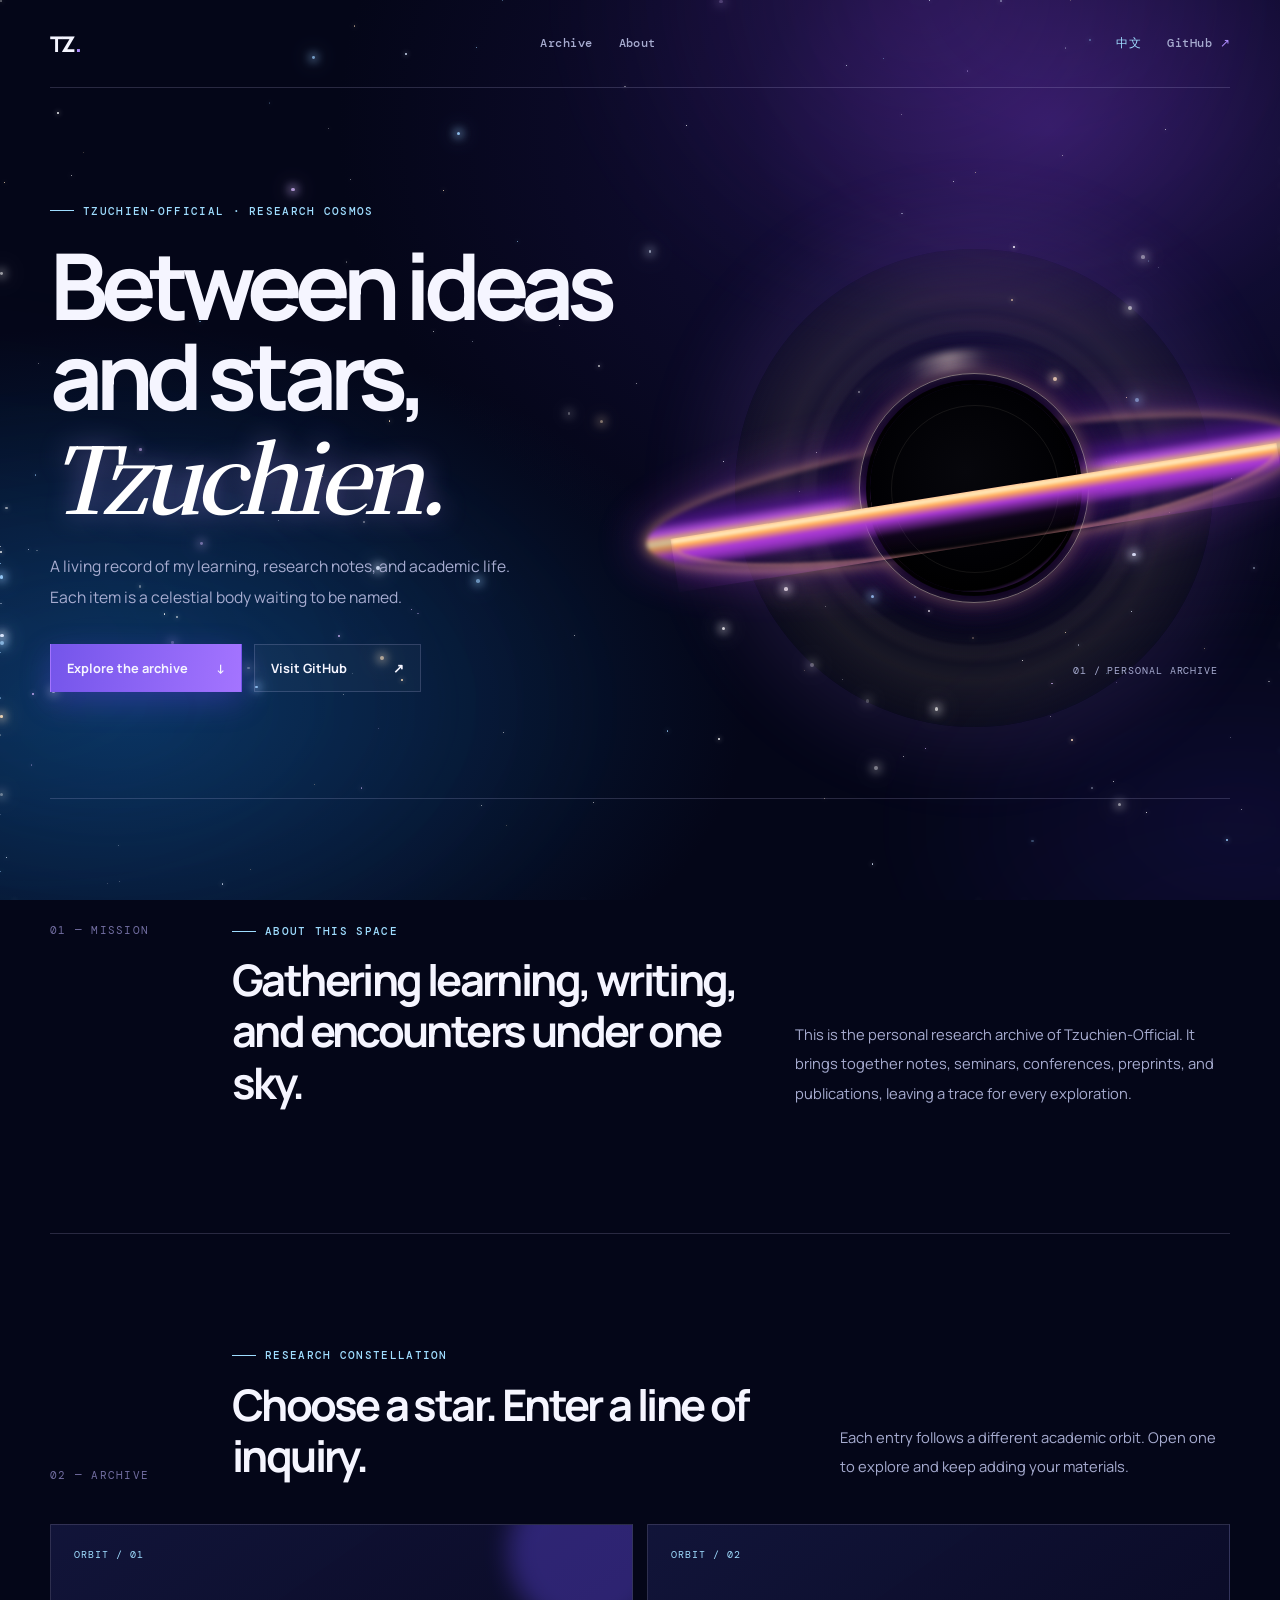
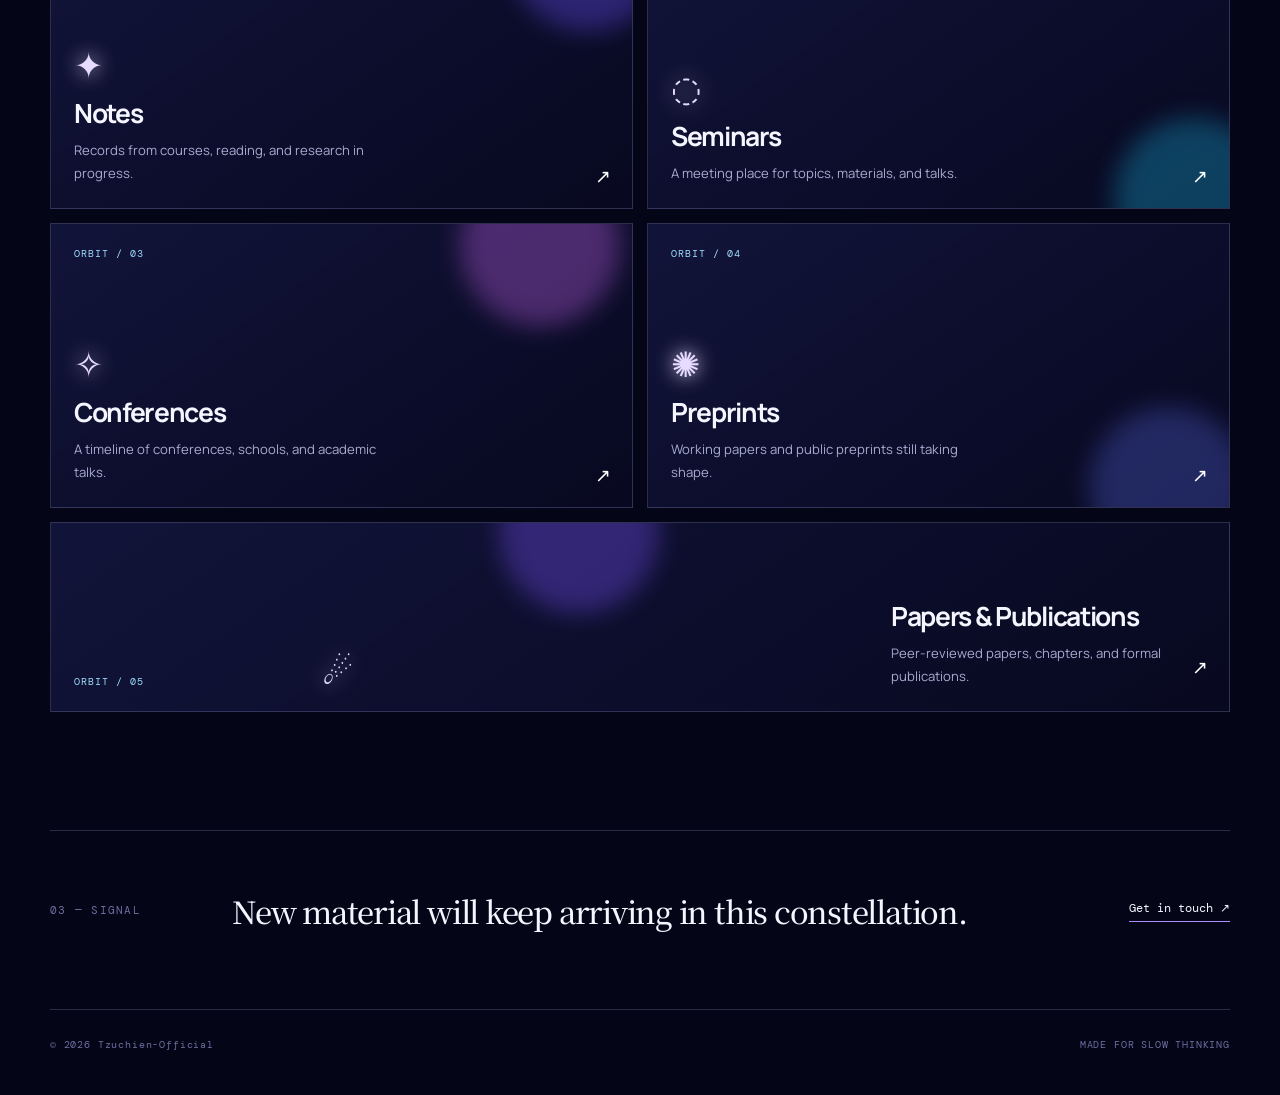
==== index.html @ 1a99adf3 "Revise title and description for research emphasis Updated the website's title and description to re" ====
<!doctype html>
<html lang="zh-CN">
  <head>
    <meta charset="UTF-8" />
    <meta name="viewport" content="width=device-width, initial-scale=1.0" />
    <meta name="description" content="Tzuchien-Official 的个人研究主页" />
    <title>Tzuchien-Official | Research Cosmos</title>
    <link rel="stylesheet" href="style.css" />
  </head>
  <body>
    <div class="starfield" aria-hidden="true"></div>
    <main>
      <nav aria-label="Primary navigation">
        <a class="brand" href="#top">TZ<span>.</span></a>
        <div class="nav-center">
          <a href="#archive" data-i18n="navArchive">研究档案</a>
          <a href="#about" data-i18n="navAbout">关于我</a>
        </div>
        <div class="nav-actions">
          <button class="language-toggle" id="language-toggle" type="button" aria-label="Switch language">EN</button>
          <a class="github-link" href="https://github.com/zijianl256-coder" target="_blank" rel="noreferrer">GitHub <span>↗</span></a>
        </div>
      </nav>

      <section class="hero" id="top">
        <div class="hero-copy">
          <p class="kicker"><span></span><span data-i18n="kicker">TZUCHIEN-OFFICIAL · RESEARCH COSMOS</span></p>
          <h1><span data-i18n="heroLead">在思想与星辰之间，</span><strong>Tzuchien.</strong></h1>
          <p class="hero-intro" data-i18n="heroIntro">这里记录我的学习轨迹、研究笔记与学术活动；每一份材料，都是一枚正在被命名的星体。</p>
          <div class="hero-actions">
            <a class="button primary" href="#archive"><span data-i18n="explore">探索研究星图</span><b>↓</b></a>
            <a class="button secondary" href="https://github.com/zijianl256-coder" target="_blank" rel="noreferrer"><span data-i18n="githubButton">访问 GitHub</span><b>↗</b></a>
          </div>
        </div>
        <div class="orbital-stage" aria-hidden="true">
          <div class="black-hole">
            <div class="lensing"></div><div class="accretion-ring ring-back"></div>
            <div class="event-horizon"></div><div class="photon-ring"></div>
            <div class="accretion-ring ring-front"></div><div class="relativistic-jet"></div>
          </div>
          <p>01 / PERSONAL ARCHIVE</p>
        </div>
      </section>

      <section class="about" id="about">
        <p class="section-id">01 — MISSION</p>
        <div><p class="kicker"><span></span><span data-i18n="aboutKicker">ABOUT THIS SPACE</span></p><h2 data-i18n="aboutTitle">把学习、写作与相遇，收进同一片星空。</h2></div>
        <p class="about-text" data-i18n="aboutText">这是 Tzuchien-Official 的个人研究档案。这里将持续整理笔记、讨论班、会议、预印本与出版物，并为每一段探索留下可回溯的轨迹。</p>
      </section>

      <section class="archive" id="archive">
        <div class="archive-heading"><p class="section-id">02 — ARCHIVE</p><div><p class="kicker"><span></span><span data-i18n="archiveKicker">RESEARCH CONSTELLATION</span></p><h2 data-i18n="archiveTitle">选择一颗星，进入一段研究。</h2></div><p data-i18n="archiveIntro">五个入口对应不同的学术轨道；点击后可浏览和持续补充你的资料。</p></div>
        <div class="galaxy-grid">
          <a class="galaxy-card notes" href="notes/"><span class="orb-code">ORBIT / 01</span><div class="orb-icon">✦</div><h3 data-i18n="notesTitle">笔记</h3><p data-i18n="notesText">课程、阅读与研究过程中的记录。</p><span class="card-arrow">↗</span></a>
          <a class="galaxy-card seminars" href="seminars/"><span class="orb-code">ORBIT / 02</span><div class="orb-icon">◌</div><h3 data-i18n="seminarsTitle">讨论班</h3><p data-i18n="seminarsText">主题、资料与报告的相遇之地。</p><span class="card-arrow">↗</span></a>
          <a class="galaxy-card conferences" href="conferences/"><span class="orb-code">ORBIT / 03</span><div class="orb-icon">✧</div><h3 data-i18n="conferencesTitle">会议</h3><p data-i18n="conferencesText">会议、暑期学校与学术报告的时间线。</p><span class="card-arrow">↗</span></a>
          <a class="galaxy-card preprints" href="preprints/"><span class="orb-code">ORBIT / 04</span><div class="orb-icon">✺</div><h3 data-i18n="preprintsTitle">预印本</h3><p data-i18n="preprintsText">正在生长的工作论文与公开预印本。</p><span class="card-arrow">↗</span></a>
          <a class="galaxy-card publications" href="publications/"><span class="orb-code">ORBIT / 05</span><div class="orb-icon">☄</div><div><h3 data-i18n="publicationsTitle">论文与出版物</h3><p data-i18n="publicationsText">同行评审论文、书章与正式出版物。</p></div><span class="card-arrow">↗</span></a>
        </div>
      </section>

      <section class="signal"><p class="section-id">03 — SIGNAL</p><p data-i18n="signalText">新的材料会持续抵达这片星图。</p><a href="mailto:your-email@example.com" data-i18n="contact">联系我 ↗</a></section>
    </main>
    <footer><span>© 2026 Tzuchien-Official</span><span>MADE FOR SLOW THINKING</span></footer>

    <script>
      const text = {
        zh: {
          navArchive: '研究档案', navAbout: '关于我', kicker: 'TZUCHIEN-OFFICIAL · 个人研究星图', heroLead: '在思想与星辰之间，',
          heroIntro: '这里记录我的学习轨迹、研究笔记与学术活动；每一份材料，都是一枚正在被命名的星体。', explore: '探索研究星图', githubButton: '访问 GitHub',
          aboutKicker: '关于这片空间', aboutTitle: '把学习、写作与相遇，收进同一片星空。', aboutText: '这是 Tzuchien-Official 的个人研究档案。这里将持续整理笔记、讨论班、会议、预印本与出版物，并为每一段探索留下可回溯的轨迹。',
          archiveKicker: '研究星座', archiveTitle: '选择一颗星，进入一段研究。', archiveIntro: '五个入口对应不同的学术轨道；点击后可浏览和持续补充你的资料。',
          notesTitle: '笔记', notesText: '课程、阅读与研究过程中的记录。', seminarsTitle: '讨论班', seminarsText: '主题、资料与报告的相遇之地。', conferencesTitle: '会议', conferencesText: '会议、暑期学校与学术报告的时间线。', preprintsTitle: '预印本', preprintsText: '正在生长的工作论文与公开预印本。', publicationsTitle: '论文与出版物', publicationsText: '同行评审论文、书章与正式出版物。',
          signalText: '新的材料会持续抵达这片星图。', contact: '联系我 ↗', title: 'Tzuchien-Official | 个人研究星图', description: 'Tzuchien-Official 的个人研究主页'
        },
        en: {
          navArchive: 'Archive', navAbout: 'About', kicker: 'TZUCHIEN-OFFICIAL · RESEARCH COSMOS', heroLead: 'Between ideas and stars,',
          heroIntro: 'A living record of my learning, research notes, and academic life. Each item is a celestial body waiting to be named.', explore: 'Explore the archive', githubButton: 'Visit GitHub',
          aboutKicker: 'ABOUT THIS SPACE', aboutTitle: 'Gathering learning, writing, and encounters under one sky.', aboutText: 'This is the personal research archive of Tzuchien-Official. It brings together notes, seminars, conferences, preprints, and publications, leaving a trace for every exploration.',
          archiveKicker: 'RESEARCH CONSTELLATION', archiveTitle: 'Choose a star. Enter a line of inquiry.', archiveIntro: 'Each entry follows a different academic orbit. Open one to explore and keep adding your materials.',
          notesTitle: 'Notes', notesText: 'Records from courses, reading, and research in progress.', seminarsTitle: 'Seminars', seminarsText: 'A meeting place for topics, materials, and talks.', conferencesTitle: 'Conferences', conferencesText: 'A timeline of conferences, schools, and academic talks.', preprintsTitle: 'Preprints', preprintsText: 'Working papers and public preprints still taking shape.', publicationsTitle: 'Papers & Publications', publicationsText: 'Peer-reviewed papers, chapters, and formal publications.',
          signalText: 'New material will keep arriving in this constellation.', contact: 'Get in touch ↗', title: 'Tzuchien-Official | Research Cosmos', description: 'The personal research website of Tzuchien-Official'
        }
      };
      const starfield = document.querySelector('.starfield');
      let seed = 90917;
      const random = () => (seed = (seed * 48271) % 2147483647) / 2147483647;
      const bell = () => Math.sqrt(-2 * Math.log(Math.max(random(), .0001))) * Math.cos(2 * Math.PI * random());
      const clusters = [{ x: 9, y: 70, sx: 24, sy: 14 }, { x: 63, y: 18, sx: 27, sy: 19 }, { x: 84, y: 77, sx: 18, sy: 15 }];
      const starColors = ['#ffffff', '#dce9ff', '#9bcfff', '#d7b9ff', '#ffe1bb'];
      for (let index = 0; index < 190; index += 1) {
        const star = document.createElement('i');
        const cluster = index < 125 ? clusters[index % clusters.length] : null;
        const x = cluster ? Math.max(0, Math.min(100, cluster.x + bell() * cluster.sx)) : random() * 100;
        const y = cluster ? Math.max(0, Math.min(100, cluster.y + bell() * cluster.sy)) : random() * 100;
        const size = random() < .72 ? .55 + random() * 1.1 : 1.5 + random() * 2.5;
        const color = starColors[Math.floor(Math.pow(random(), 1.7) * starColors.length)];
        star.style.cssText = `left:${x}%;top:${y}%;width:${size}px;height:${size}px;--star:${color};--opacity:${.26 + random() * .72};--delay:-${random() * 8}s;`;
        if (size > 2.6) star.className = 'bright-star';
        starfield.append(star);
      }

      const toggle = document.getElementById('language-toggle');
      function setLanguage(language) {
        const copy = text[language]; document.documentElement.lang = language === 'zh' ? 'zh-CN' : 'en';
        document.querySelectorAll('[data-i18n]').forEach((element) => { element.textContent = copy[element.dataset.i18n]; });
        document.title = copy.title; document.querySelector('meta[name="description"]').content = copy.description;
        toggle.textContent = language === 'zh' ? 'EN' : '中文'; toggle.setAttribute('aria-label', language === 'zh' ? 'Switch to English' : '切换至中文');
        localStorage.setItem('preferred-language', language);
      }
      setLanguage(localStorage.getItem('preferred-language') || (navigator.language.startsWith('zh') ? 'zh' : 'en'));
      toggle.addEventListener('click', () => setLanguage(document.documentElement.lang.startsWith('zh') ? 'en' : 'zh'));
    </script>
  </body>
</html>
---- style.css ----
@import url('https://fonts.googleapis.com/css2?family=DM+Mono:wght@400;500&family=Manrope:wght@400;500;600;700;800&family=Noto+Serif+SC:wght@500;600;700&display=swap');

:root { --bg: #040618; --panel: rgba(16, 19, 59, .55); --text: #f5f5ff; --muted: #a7acd0; --line: rgba(211, 205, 255, .18); --lavender: #ae8dff; --violet: #6f4cff; --cyan: #9fddff; }
* { box-sizing: border-box; }
html { scroll-behavior: smooth; }
body { min-width: 320px; margin: 0; overflow-x: hidden; color: var(--text); background: var(--bg); font-family: Manrope, "Noto Sans SC", sans-serif; }
.starfield { position: fixed; z-index: 0; inset: 0; overflow: hidden; pointer-events: none; background: radial-gradient(ellipse at 82% 14%, #2d195d 0%, rgba(20, 14, 58, .72) 20%, transparent 48%), radial-gradient(ellipse at 10% 78%, #082a52 0%, transparent 38%), #040618; }
.starfield::before, .starfield::after { position: absolute; inset: -15%; content: ""; opacity: .6; filter: blur(24px); background: radial-gradient(ellipse at 18% 72%, rgba(37, 129, 214, .2), transparent 27%), radial-gradient(ellipse at 67% 11%, rgba(170, 79, 255, .2), transparent 24%), radial-gradient(ellipse at 86% 82%, rgba(96, 68, 255, .16), transparent 18%); animation: nebula-drift 32s ease-in-out infinite alternate; }
.starfield::after { opacity: .25; filter: blur(42px); transform: rotate(9deg) scale(1.16); animation-duration: 52s; }
.starfield i { position: absolute; z-index: 1; display: block; border-radius: 50%; opacity: var(--opacity); background: var(--star); box-shadow: 0 0 5px var(--star); animation: twinkle 5.5s ease-in-out var(--delay) infinite; }.starfield i.bright-star { box-shadow: 0 0 10px 2px var(--star), 0 0 24px 3px color-mix(in srgb, var(--star), transparent 55%); }
main, footer { position: relative; z-index: 1; width: min(1180px, calc(100% - 56px)); margin: auto; }
nav { display: flex; align-items: center; justify-content: space-between; min-height: 88px; border-bottom: 1px solid var(--line); }
.brand { color: var(--text); font-size: 1.35rem; font-weight: 800; letter-spacing: -.08em; text-decoration: none; }.brand span { color: var(--lavender); }
.nav-center, .nav-actions { display: flex; align-items: center; gap: 26px; }.nav-center a, .github-link { color: var(--muted); font: 500 .72rem "DM Mono", monospace; letter-spacing: .04em; text-decoration: none; transition: color .2s ease; }.nav-center a:hover, .github-link:hover { color: #fff; }.github-link span { color: var(--lavender); }
.language-toggle { padding: 0; border: 0; color: var(--cyan); background: transparent; cursor: pointer; font: 500 .72rem "DM Mono", monospace; letter-spacing: .04em; }
.hero { position: relative; display: grid; grid-template-columns: 1.05fr .95fr; align-items: center; min-height: 710px; padding: 80px 0 70px; }
.hero-copy { position: relative; z-index: 2; }.kicker { display: flex; align-items: center; gap: 9px; margin: 0 0 22px; color: var(--cyan); font: 500 .68rem "DM Mono", monospace; letter-spacing: .12em; }.kicker > span:first-child { width: 24px; height: 1px; background: var(--cyan); }
h1 { max-width: 720px; margin: 0; font-size: clamp(3.5rem, 7.2vw, 7.6rem); font-weight: 700; letter-spacing: -.075em; line-height: .98; } h1 span { display: block; max-width: 7.2em; } h1 strong { display: block; margin-top: 9px; color: #fff; font-family: "Noto Serif SC", Georgia, serif; font-weight: 600; font-style: italic; text-shadow: 0 0 28px rgba(190, 157, 255, .45); }
.hero-intro { max-width: 470px; margin: 31px 0; color: var(--muted); font-size: .98rem; line-height: 2; }.hero-actions { display: flex; flex-wrap: wrap; gap: 12px; }.button { display: inline-flex; align-items: center; justify-content: space-between; gap: 28px; min-width: 167px; padding: 14px 16px; border: 1px solid var(--line); color: var(--text); font-size: .8rem; font-weight: 700; text-decoration: none; transition: transform .22s ease, border-color .22s ease, background .22s ease; }.button:hover { transform: translateY(-3px); border-color: var(--lavender); }.button.primary { border-color: transparent; background: linear-gradient(100deg, #7455ea, #a474ff); box-shadow: 0 10px 30px rgba(105, 74, 255, .3); }.button.secondary { background: rgba(255,255,255,.03); }
.orbital-stage { position: relative; height: 500px; }.black-hole { position: absolute; top: 30px; right: -4px; width: min(43vw, 520px); aspect-ratio: 1; animation: float 11s ease-in-out infinite; }.lensing { position: absolute; inset: 4%; border-radius: 50%; background: radial-gradient(circle, transparent 0 46%, rgba(255,222,180,.035) 47% 50%, transparent 52%), radial-gradient(ellipse at 50% 50%, transparent 40%, rgba(255,221,185,.09) 57%, transparent 71%); box-shadow: 0 0 76px 28px rgba(185, 122, 255, .11), inset 0 0 50px 12px rgba(255, 211, 169, .05); }.event-horizon { position: absolute; z-index: 4; top: 30%; left: 30%; width: 40%; aspect-ratio: 1; border-radius: 50%; background: radial-gradient(circle at 46% 42%, #07070c 0%, #010104 54%, #000 72%, rgba(74,30,80,.45) 74%, transparent 77%); box-shadow: 0 0 0 4px rgba(0,0,0,.92), 0 0 30px 13px rgba(16,2,30,.92), 0 0 70px 17px rgba(203,115,255,.12); }.event-horizon::after { position: absolute; top: 10%; left: 10%; width: 80%; aspect-ratio: 1; border: 1px solid rgba(255,236,210,.08); border-radius: 50%; content: ""; }.photon-ring { position: absolute; z-index: 5; top: 27.8%; left: 27.8%; width: 44.4%; aspect-ratio: 1; border: 1px solid rgba(255,238,210,.43); border-radius: 50%; box-shadow: 0 0 12px 3px rgba(255,207,152,.2), 0 0 28px 8px rgba(213,113,255,.1), inset 0 0 10px rgba(255,220,184,.08); }.accretion-ring { position: absolute; left: -9%; width: 118%; height: 20%; border-radius: 50%; background: linear-gradient(180deg, transparent 0%, rgba(115,42,168,.18) 19%, #4a197d 34%, #c864ed 43%, #ffcb8b 48%, #fff3d7 51%, #f8b060 55%, #9e3ec3 63%, rgba(74,21,123,.18) 78%, transparent 100%); filter: blur(1.8px) saturate(1.18); transform: rotate(-9deg); box-shadow: 0 0 12px 2px rgba(255,193,132,.7), 0 0 42px 12px rgba(184,77,255,.3); }.ring-back { z-index: 2; top: 41%; opacity: .82; transform: rotate(-9deg) scale(1.08); }.ring-back::after { position: absolute; top: -98%; left: 20%; width: 60%; height: 198%; border-radius: 50%; content: ""; background: linear-gradient(90deg, transparent 0 18%, rgba(255,227,194,.06) 39%, rgba(255,237,216,.75) 49%, rgba(255,217,172,.08) 58%, transparent 80%); filter: blur(6px); -webkit-mask: radial-gradient(ellipse at center, transparent 0 40%, #000 45% 53%, transparent 59%); mask: radial-gradient(ellipse at center, transparent 0 40%, #000 45% 53%, transparent 59%); }.ring-front { z-index: 6; top: 41%; clip-path: inset(48% 0 0 0); animation: ring-shift 14s linear infinite; }.relativistic-jet { display: none; }.orbital-stage p { position: absolute; right: 12px; bottom: 11px; color: var(--muted); font: .63rem "DM Mono", monospace; letter-spacing: .09em; }
.section-id { margin: 0; color: #716da0; font: .66rem "DM Mono", monospace; letter-spacing: .12em; }.about { display: grid; grid-template-columns: 130px 1fr .85fr; gap: 52px; padding: 125px 0; border-top: 1px solid var(--line); }.about .kicker { margin-bottom: 16px; }.about h2, .archive h2 { margin: 0; font-size: clamp(2rem, 3.4vw, 3.65rem); line-height: 1.18; letter-spacing: -.06em; }.about-text, .archive-heading > p:last-child { align-self: end; margin: 0; color: var(--muted); font-size: .92rem; line-height: 2; }
.archive { padding: 44px 0 118px; border-top: 1px solid var(--line); }.archive-heading { display: grid; grid-template-columns: 130px 1fr .7fr; gap: 52px; align-items: end; margin: 70px 0 42px; }.archive-heading .kicker { margin-bottom: 17px; }
.galaxy-grid { display: grid; grid-template-columns: repeat(12, 1fr); gap: 14px; }.galaxy-card { position: relative; display: flex; flex-direction: column; min-height: 285px; padding: 23px; overflow: hidden; border: 1px solid var(--line); color: var(--text); background: linear-gradient(145deg, rgba(26,29,78,.63), rgba(9,10,35,.74)); text-decoration: none; transition: transform .3s ease, border-color .3s ease, box-shadow .3s ease; }.galaxy-card::before { position: absolute; width: 160px; aspect-ratio: 1; border-radius: 50%; content: ""; opacity: .34; filter: blur(12px); transition: transform .55s ease; }.galaxy-card:hover { z-index: 1; border-color: rgba(202,187,255,.8); box-shadow: 0 22px 45px rgba(0,0,0,.26); transform: translateY(-8px); }.galaxy-card:hover::before { transform: scale(1.35) translate(14px, -12px); }.notes, .seminars, .conferences, .preprints { grid-column: span 6; }.publications { display: grid; grid-column: span 12; grid-template-columns: 1fr 2.3fr auto; align-items: end; min-height: 190px; }.notes::before { top: -54px; right: -36px; background: #7150ff; }.seminars::before { right: -45px; bottom: -70px; background: #19a9d5; }.conferences::before { top: -58px; right: 12px; background: #c761ed; }.preprints::before { bottom: -60px; right: -20px; background: #5561d7; }.publications::before { top: -70px; left: 38%; background: #7c51fa; }.orb-code { position: relative; color: var(--cyan); font: .62rem "DM Mono", monospace; letter-spacing: .1em; }.orb-icon { position: relative; margin: auto 0 13px; color: #e7dcff; font-size: 2.2rem; line-height: 1; text-shadow: 0 0 20px currentColor; }.galaxy-card h3 { position: relative; margin: 0 0 8px; font-size: 1.65rem; letter-spacing: -.05em; }.galaxy-card p { position: relative; max-width: 315px; margin: 0; color: var(--muted); font-size: .82rem; line-height: 1.75; }.card-arrow { position: absolute; right: 21px; bottom: 19px; color: #fff; font-size: 1.18rem; }.publications .orb-icon { margin: 0; }.publications .card-arrow { bottom: 31px; }
.signal { display: grid; grid-template-columns: 130px 1fr auto; gap: 52px; align-items: center; padding: 58px 0 76px; border-top: 1px solid var(--line); }.signal > p:nth-child(2) { margin: 0; font: 500 clamp(1.35rem, 2.4vw, 2.15rem) "Noto Serif SC", serif; letter-spacing: -.04em; }.signal a { padding-bottom: 5px; border-bottom: 1px solid var(--lavender); color: var(--text); font: .78rem "DM Mono", monospace; text-decoration: none; } footer { display: flex; justify-content: space-between; padding: 28px 0 44px; border-top: 1px solid var(--line); color: #716da0; font: .65rem "DM Mono", monospace; letter-spacing: .08em; }
@keyframes float { 50% { transform: translateY(-9px) rotate(.7deg); } } @keyframes nebula-drift { to { transform: translate3d(3%, -2%, 0) scale(1.06); } } @keyframes twinkle { 50% { opacity: calc(var(--opacity) * .38); transform: scale(.72); } } @keyframes ring-shift { to { transform: rotate(351deg); } }
@media (max-width: 760px) { main, footer { width: min(100% - 34px, 1180px); }.nav-center { display: none; } nav { min-height: 72px; }.nav-actions { gap: 15px; }.hero { display: block; min-height: 790px; padding-top: 80px; }.hero h1 { font-size: clamp(3.35rem, 16vw, 5.2rem); }.orbital-stage { position: absolute; right: -38px; bottom: -12px; width: 70%; height: 400px; opacity: .88; }.black-hole { top: 25px; right: -20px; width: min(76vw, 360px); }.orbital-stage p { display: none; }.about, .archive-heading, .signal { grid-template-columns: 1fr; gap: 22px; }.about { padding: 82px 0; }.archive { padding-bottom: 80px; }.archive-heading { margin: 54px 0 29px; }.galaxy-grid { grid-template-columns: 1fr; }.notes, .seminars, .conferences, .preprints, .publications { grid-column: auto; }.publications { display: flex; min-height: 260px; }.signal { padding: 44px 0 58px; }.signal a { width: fit-content; } footer { gap: 12px; flex-wrap: wrap; } }
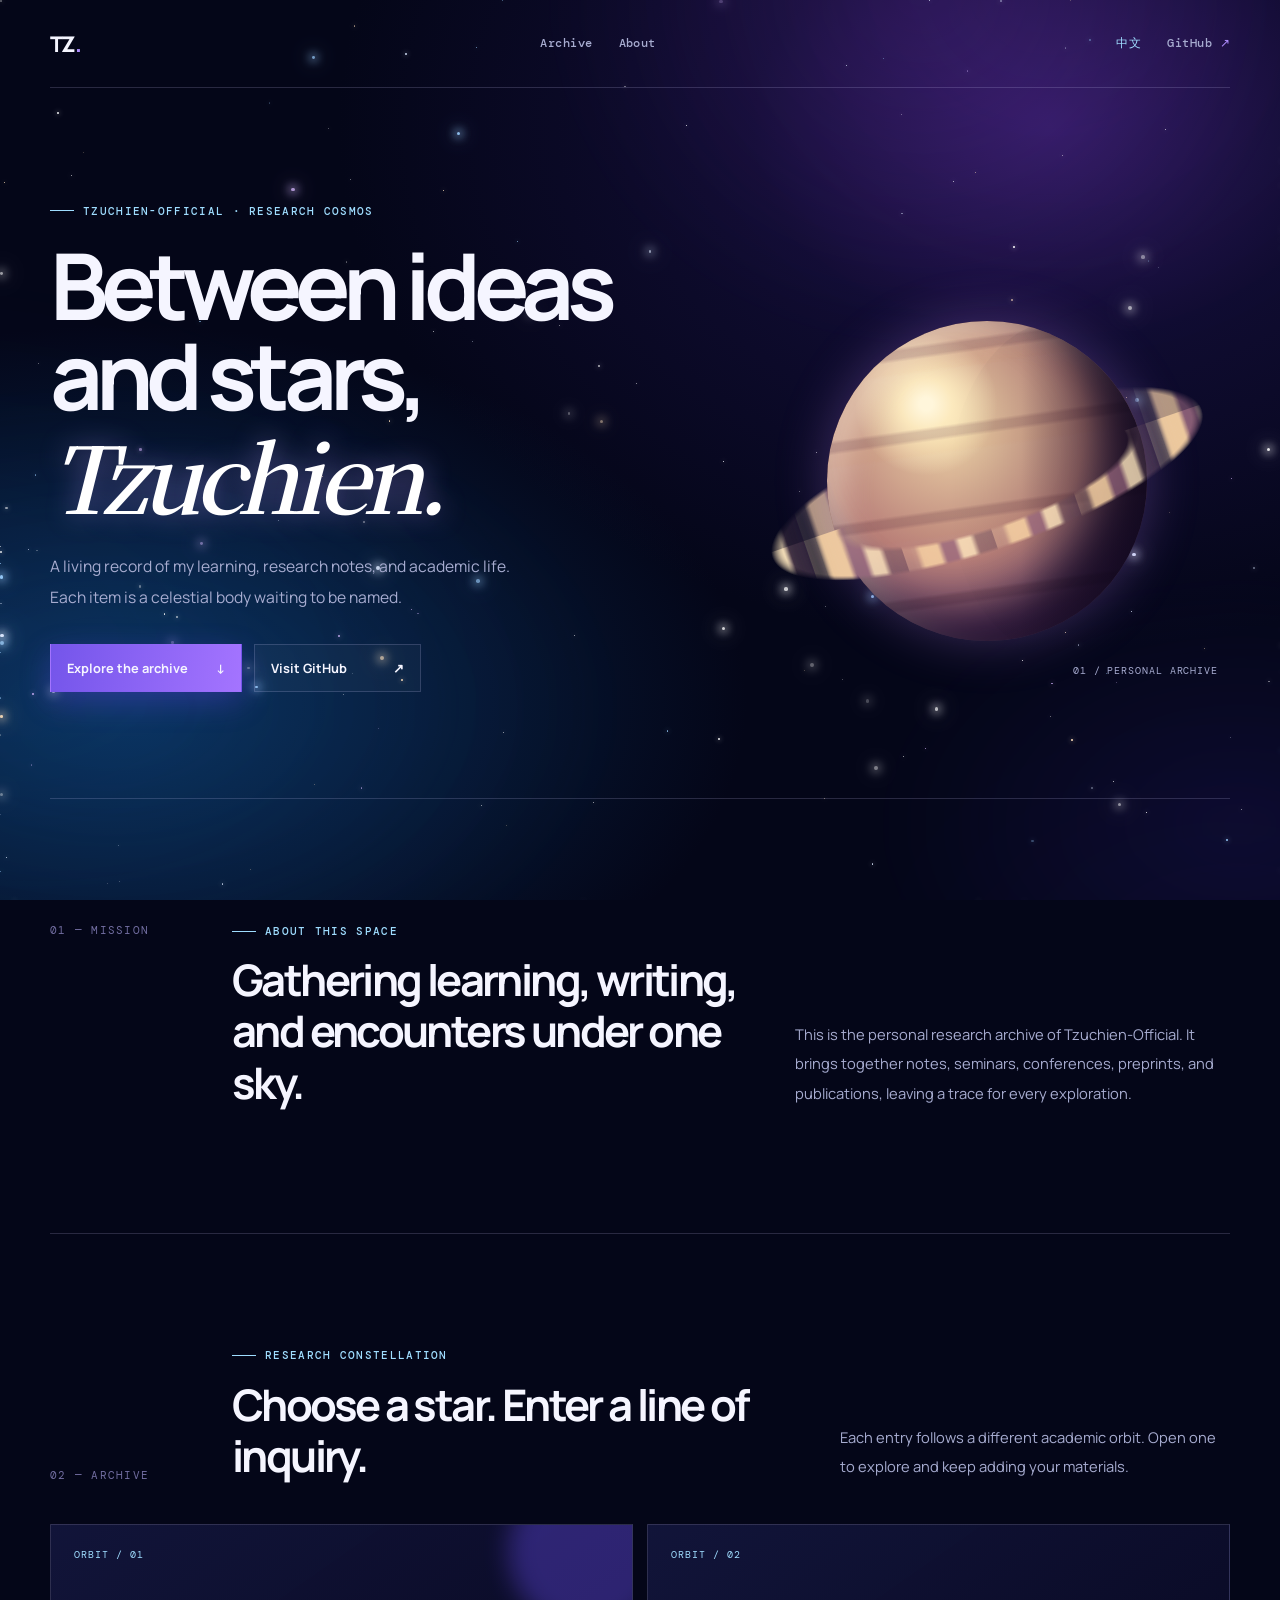
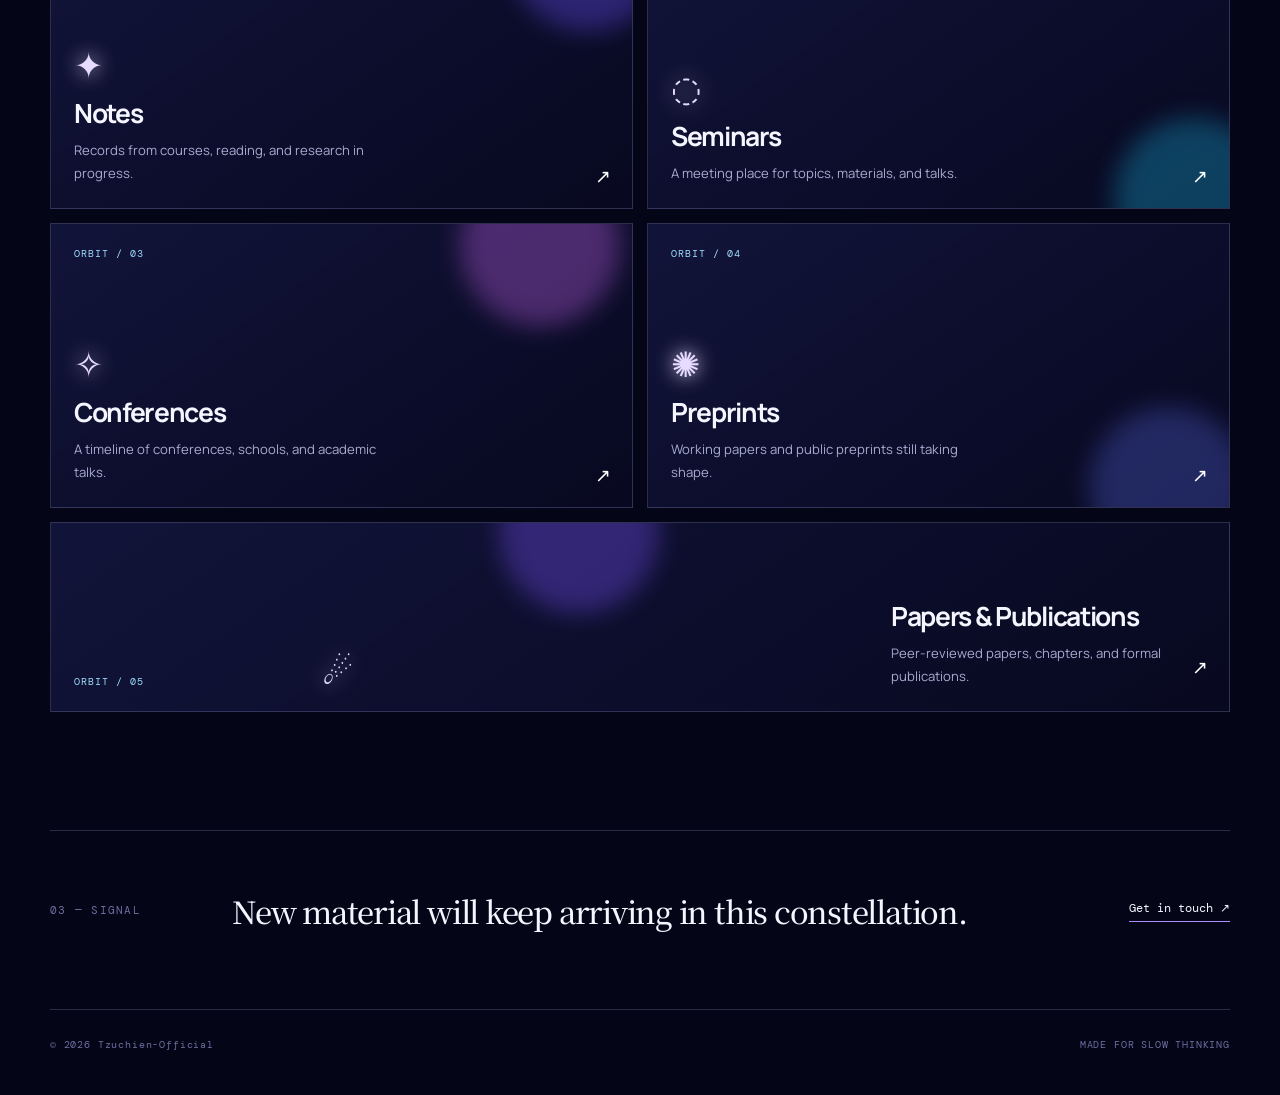
==== commit 5b364b1e: "Update index.html" ====
--- a/index.html
+++ b/index.html
@@ -33,10 +33,9 @@
           </div>
         </div>
         <div class="orbital-stage" aria-hidden="true">
-          <div class="black-hole">
-            <div class="lensing"></div><div class="accretion-ring ring-back"></div>
-            <div class="event-horizon"></div><div class="photon-ring"></div>
-            <div class="accretion-ring ring-front"></div><div class="relativistic-jet"></div>
+          <div class="saturn">
+            <div class="saturn-ring ring-back"></div><div class="saturn-body"></div>
+            <div class="saturn-ring ring-front"></div>
           </div>
           <p>01 / PERSONAL ARCHIVE</p>
         </div>
--- a/style.css
+++ b/style.css
@@ -17,10 +17,10 @@
 .hero-copy { position: relative; z-index: 2; }.kicker { display: flex; align-items: center; gap: 9px; margin: 0 0 22px; color: var(--cyan); font: 500 .68rem "DM Mono", monospace; letter-spacing: .12em; }.kicker > span:first-child { width: 24px; height: 1px; background: var(--cyan); }
 h1 { max-width: 720px; margin: 0; font-size: clamp(3.5rem, 7.2vw, 7.6rem); font-weight: 700; letter-spacing: -.075em; line-height: .98; } h1 span { display: block; max-width: 7.2em; } h1 strong { display: block; margin-top: 9px; color: #fff; font-family: "Noto Serif SC", Georgia, serif; font-weight: 600; font-style: italic; text-shadow: 0 0 28px rgba(190, 157, 255, .45); }
 .hero-intro { max-width: 470px; margin: 31px 0; color: var(--muted); font-size: .98rem; line-height: 2; }.hero-actions { display: flex; flex-wrap: wrap; gap: 12px; }.button { display: inline-flex; align-items: center; justify-content: space-between; gap: 28px; min-width: 167px; padding: 14px 16px; border: 1px solid var(--line); color: var(--text); font-size: .8rem; font-weight: 700; text-decoration: none; transition: transform .22s ease, border-color .22s ease, background .22s ease; }.button:hover { transform: translateY(-3px); border-color: var(--lavender); }.button.primary { border-color: transparent; background: linear-gradient(100deg, #7455ea, #a474ff); box-shadow: 0 10px 30px rgba(105, 74, 255, .3); }.button.secondary { background: rgba(255,255,255,.03); }
-.orbital-stage { position: relative; height: 500px; }.black-hole { position: absolute; top: 30px; right: -4px; width: min(43vw, 520px); aspect-ratio: 1; animation: float 11s ease-in-out infinite; }.lensing { position: absolute; inset: 4%; border-radius: 50%; background: radial-gradient(circle, transparent 0 46%, rgba(255,222,180,.035) 47% 50%, transparent 52%), radial-gradient(ellipse at 50% 50%, transparent 40%, rgba(255,221,185,.09) 57%, transparent 71%); box-shadow: 0 0 76px 28px rgba(185, 122, 255, .11), inset 0 0 50px 12px rgba(255, 211, 169, .05); }.event-horizon { position: absolute; z-index: 4; top: 30%; left: 30%; width: 40%; aspect-ratio: 1; border-radius: 50%; background: radial-gradient(circle at 46% 42%, #07070c 0%, #010104 54%, #000 72%, rgba(74,30,80,.45) 74%, transparent 77%); box-shadow: 0 0 0 4px rgba(0,0,0,.92), 0 0 30px 13px rgba(16,2,30,.92), 0 0 70px 17px rgba(203,115,255,.12); }.event-horizon::after { position: absolute; top: 10%; left: 10%; width: 80%; aspect-ratio: 1; border: 1px solid rgba(255,236,210,.08); border-radius: 50%; content: ""; }.photon-ring { position: absolute; z-index: 5; top: 27.8%; left: 27.8%; width: 44.4%; aspect-ratio: 1; border: 1px solid rgba(255,238,210,.43); border-radius: 50%; box-shadow: 0 0 12px 3px rgba(255,207,152,.2), 0 0 28px 8px rgba(213,113,255,.1), inset 0 0 10px rgba(255,220,184,.08); }.accretion-ring { position: absolute; left: -9%; width: 118%; height: 20%; border-radius: 50%; background: linear-gradient(180deg, transparent 0%, rgba(115,42,168,.18) 19%, #4a197d 34%, #c864ed 43%, #ffcb8b 48%, #fff3d7 51%, #f8b060 55%, #9e3ec3 63%, rgba(74,21,123,.18) 78%, transparent 100%); filter: blur(1.8px) saturate(1.18); transform: rotate(-9deg); box-shadow: 0 0 12px 2px rgba(255,193,132,.7), 0 0 42px 12px rgba(184,77,255,.3); }.ring-back { z-index: 2; top: 41%; opacity: .82; transform: rotate(-9deg) scale(1.08); }.ring-back::after { position: absolute; top: -98%; left: 20%; width: 60%; height: 198%; border-radius: 50%; content: ""; background: linear-gradient(90deg, transparent 0 18%, rgba(255,227,194,.06) 39%, rgba(255,237,216,.75) 49%, rgba(255,217,172,.08) 58%, transparent 80%); filter: blur(6px); -webkit-mask: radial-gradient(ellipse at center, transparent 0 40%, #000 45% 53%, transparent 59%); mask: radial-gradient(ellipse at center, transparent 0 40%, #000 45% 53%, transparent 59%); }.ring-front { z-index: 6; top: 41%; clip-path: inset(48% 0 0 0); animation: ring-shift 14s linear infinite; }.relativistic-jet { display: none; }.orbital-stage p { position: absolute; right: 12px; bottom: 11px; color: var(--muted); font: .63rem "DM Mono", monospace; letter-spacing: .09em; }
+.orbital-stage { position: relative; height: 500px; }.saturn { position: absolute; top: 48px; right: 8px; width: min(39vw, 470px); aspect-ratio: 1; animation: float 10s ease-in-out infinite; }.saturn-body { position: absolute; z-index: 3; top: 16%; left: 16%; width: 68%; aspect-ratio: 1; overflow: hidden; border-radius: 50%; background: radial-gradient(circle at 31% 26%, #fff6db 0 2%, rgba(255,238,194,.88) 8%, transparent 22%), radial-gradient(circle at 39% 33%, #eed5a7 0%, #b87f79 46%, #65406a 72%, #160f2e 100%); box-shadow: inset -36px -27px 42px rgba(21,8,34,.76), inset 18px 12px 28px rgba(255,244,215,.45), 0 0 52px rgba(198,135,255,.28); }.saturn-body::before { position: absolute; inset: 0; content: ""; opacity: .44; background: repeating-linear-gradient(172deg, transparent 0 10%, rgba(105,56,93,.46) 11% 13%, rgba(255,222,177,.16) 14% 17%, transparent 18% 23%); mix-blend-mode: multiply; }.saturn-body::after { position: absolute; top: 0; right: -7%; width: 69%; height: 105%; border-radius: 50%; content: ""; background: linear-gradient(90deg, transparent 0%, rgba(10,5,23,.05) 33%, rgba(9,4,23,.78) 100%); }.saturn-ring { position: absolute; left: -10%; width: 120%; height: 35%; border-radius: 50%; background: repeating-linear-gradient(90deg, rgba(255,235,199,.1) 0 2%, rgba(246,209,163,.78) 3% 6%, rgba(135,85,120,.6) 7% 9%, rgba(255,233,193,.72) 10% 12%, rgba(50,30,68,.28) 13% 16%); filter: drop-shadow(0 0 5px rgba(255,218,170,.42)); -webkit-mask: radial-gradient(ellipse at center, transparent 0 37%, #000 40% 54%, transparent 57%); mask: radial-gradient(ellipse at center, transparent 0 37%, #000 40% 54%, transparent 57%); transform: rotate(-19deg); }.ring-back { z-index: 1; top: 33%; opacity: .84; }.ring-front { z-index: 5; top: 33%; clip-path: inset(47% 0 0 0); }.orbital-stage p { position: absolute; right: 12px; bottom: 11px; color: var(--muted); font: .63rem "DM Mono", monospace; letter-spacing: .09em; }
 .section-id { margin: 0; color: #716da0; font: .66rem "DM Mono", monospace; letter-spacing: .12em; }.about { display: grid; grid-template-columns: 130px 1fr .85fr; gap: 52px; padding: 125px 0; border-top: 1px solid var(--line); }.about .kicker { margin-bottom: 16px; }.about h2, .archive h2 { margin: 0; font-size: clamp(2rem, 3.4vw, 3.65rem); line-height: 1.18; letter-spacing: -.06em; }.about-text, .archive-heading > p:last-child { align-self: end; margin: 0; color: var(--muted); font-size: .92rem; line-height: 2; }
 .archive { padding: 44px 0 118px; border-top: 1px solid var(--line); }.archive-heading { display: grid; grid-template-columns: 130px 1fr .7fr; gap: 52px; align-items: end; margin: 70px 0 42px; }.archive-heading .kicker { margin-bottom: 17px; }
 .galaxy-grid { display: grid; grid-template-columns: repeat(12, 1fr); gap: 14px; }.galaxy-card { position: relative; display: flex; flex-direction: column; min-height: 285px; padding: 23px; overflow: hidden; border: 1px solid var(--line); color: var(--text); background: linear-gradient(145deg, rgba(26,29,78,.63), rgba(9,10,35,.74)); text-decoration: none; transition: transform .3s ease, border-color .3s ease, box-shadow .3s ease; }.galaxy-card::before { position: absolute; width: 160px; aspect-ratio: 1; border-radius: 50%; content: ""; opacity: .34; filter: blur(12px); transition: transform .55s ease; }.galaxy-card:hover { z-index: 1; border-color: rgba(202,187,255,.8); box-shadow: 0 22px 45px rgba(0,0,0,.26); transform: translateY(-8px); }.galaxy-card:hover::before { transform: scale(1.35) translate(14px, -12px); }.notes, .seminars, .conferences, .preprints { grid-column: span 6; }.publications { display: grid; grid-column: span 12; grid-template-columns: 1fr 2.3fr auto; align-items: end; min-height: 190px; }.notes::before { top: -54px; right: -36px; background: #7150ff; }.seminars::before { right: -45px; bottom: -70px; background: #19a9d5; }.conferences::before { top: -58px; right: 12px; background: #c761ed; }.preprints::before { bottom: -60px; right: -20px; background: #5561d7; }.publications::before { top: -70px; left: 38%; background: #7c51fa; }.orb-code { position: relative; color: var(--cyan); font: .62rem "DM Mono", monospace; letter-spacing: .1em; }.orb-icon { position: relative; margin: auto 0 13px; color: #e7dcff; font-size: 2.2rem; line-height: 1; text-shadow: 0 0 20px currentColor; }.galaxy-card h3 { position: relative; margin: 0 0 8px; font-size: 1.65rem; letter-spacing: -.05em; }.galaxy-card p { position: relative; max-width: 315px; margin: 0; color: var(--muted); font-size: .82rem; line-height: 1.75; }.card-arrow { position: absolute; right: 21px; bottom: 19px; color: #fff; font-size: 1.18rem; }.publications .orb-icon { margin: 0; }.publications .card-arrow { bottom: 31px; }
 .signal { display: grid; grid-template-columns: 130px 1fr auto; gap: 52px; align-items: center; padding: 58px 0 76px; border-top: 1px solid var(--line); }.signal > p:nth-child(2) { margin: 0; font: 500 clamp(1.35rem, 2.4vw, 2.15rem) "Noto Serif SC", serif; letter-spacing: -.04em; }.signal a { padding-bottom: 5px; border-bottom: 1px solid var(--lavender); color: var(--text); font: .78rem "DM Mono", monospace; text-decoration: none; } footer { display: flex; justify-content: space-between; padding: 28px 0 44px; border-top: 1px solid var(--line); color: #716da0; font: .65rem "DM Mono", monospace; letter-spacing: .08em; }
-@keyframes float { 50% { transform: translateY(-9px) rotate(.7deg); } } @keyframes nebula-drift { to { transform: translate3d(3%, -2%, 0) scale(1.06); } } @keyframes twinkle { 50% { opacity: calc(var(--opacity) * .38); transform: scale(.72); } } @keyframes ring-shift { to { transform: rotate(351deg); } }
-@media (max-width: 760px) { main, footer { width: min(100% - 34px, 1180px); }.nav-center { display: none; } nav { min-height: 72px; }.nav-actions { gap: 15px; }.hero { display: block; min-height: 790px; padding-top: 80px; }.hero h1 { font-size: clamp(3.35rem, 16vw, 5.2rem); }.orbital-stage { position: absolute; right: -38px; bottom: -12px; width: 70%; height: 400px; opacity: .88; }.black-hole { top: 25px; right: -20px; width: min(76vw, 360px); }.orbital-stage p { display: none; }.about, .archive-heading, .signal { grid-template-columns: 1fr; gap: 22px; }.about { padding: 82px 0; }.archive { padding-bottom: 80px; }.archive-heading { margin: 54px 0 29px; }.galaxy-grid { grid-template-columns: 1fr; }.notes, .seminars, .conferences, .preprints, .publications { grid-column: auto; }.publications { display: flex; min-height: 260px; }.signal { padding: 44px 0 58px; }.signal a { width: fit-content; } footer { gap: 12px; flex-wrap: wrap; } }
+@keyframes float { 50% { transform: translateY(-9px) rotate(.7deg); } } @keyframes nebula-drift { to { transform: translate3d(3%, -2%, 0) scale(1.06); } } @keyframes twinkle { 50% { opacity: calc(var(--opacity) * .38); transform: scale(.72); } }
+@media (max-width: 760px) { main, footer { width: min(100% - 34px, 1180px); }.nav-center { display: none; } nav { min-height: 72px; }.nav-actions { gap: 15px; }.hero { display: block; min-height: 790px; padding-top: 80px; }.hero h1 { font-size: clamp(3.35rem, 16vw, 5.2rem); }.orbital-stage { position: absolute; right: -38px; bottom: -12px; width: 70%; height: 400px; opacity: .88; }.saturn { top: 25px; right: -20px; width: min(76vw, 360px); }.orbital-stage p { display: none; }.about, .archive-heading, .signal { grid-template-columns: 1fr; gap: 22px; }.about { padding: 82px 0; }.archive { padding-bottom: 80px; }.archive-heading { margin: 54px 0 29px; }.galaxy-grid { grid-template-columns: 1fr; }.notes, .seminars, .conferences, .preprints, .publications { grid-column: auto; }.publications { display: flex; min-height: 260px; }.signal { padding: 44px 0 58px; }.signal a { width: fit-content; } footer { gap: 12px; flex-wrap: wrap; } }
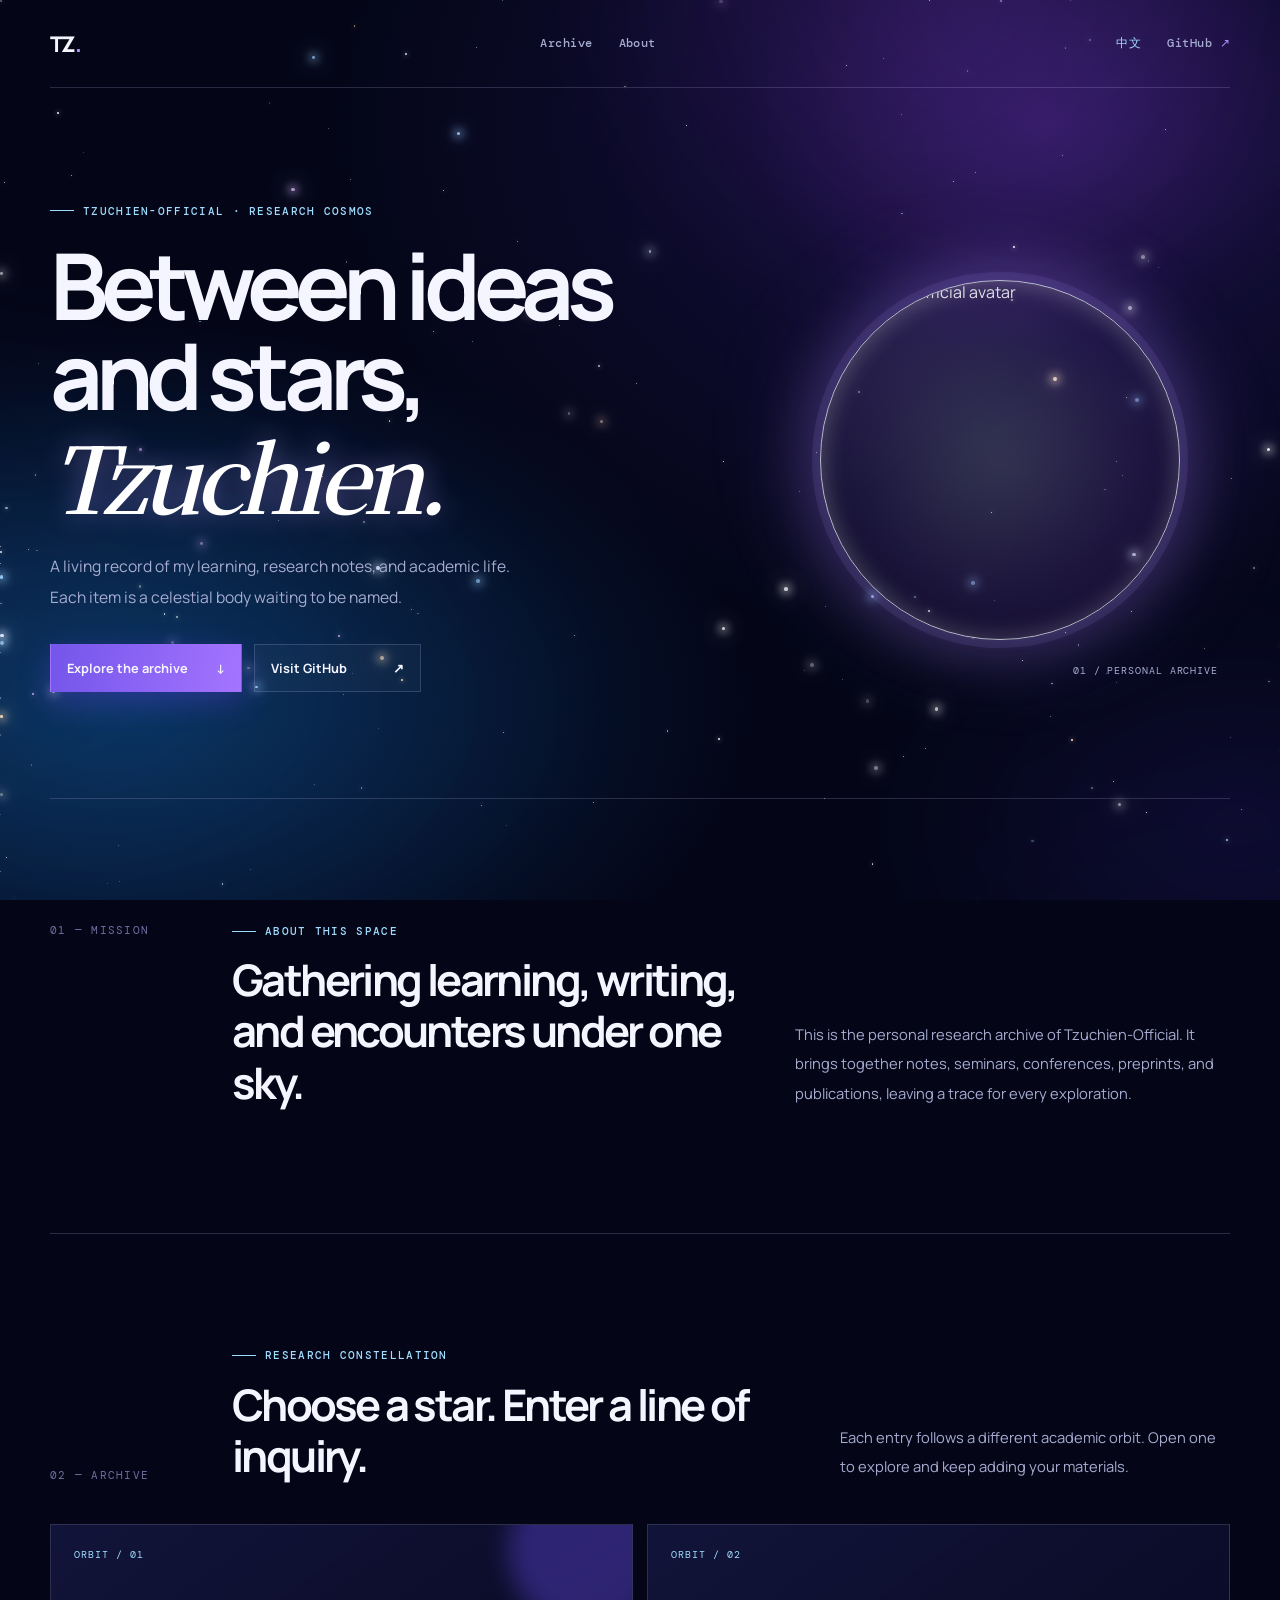
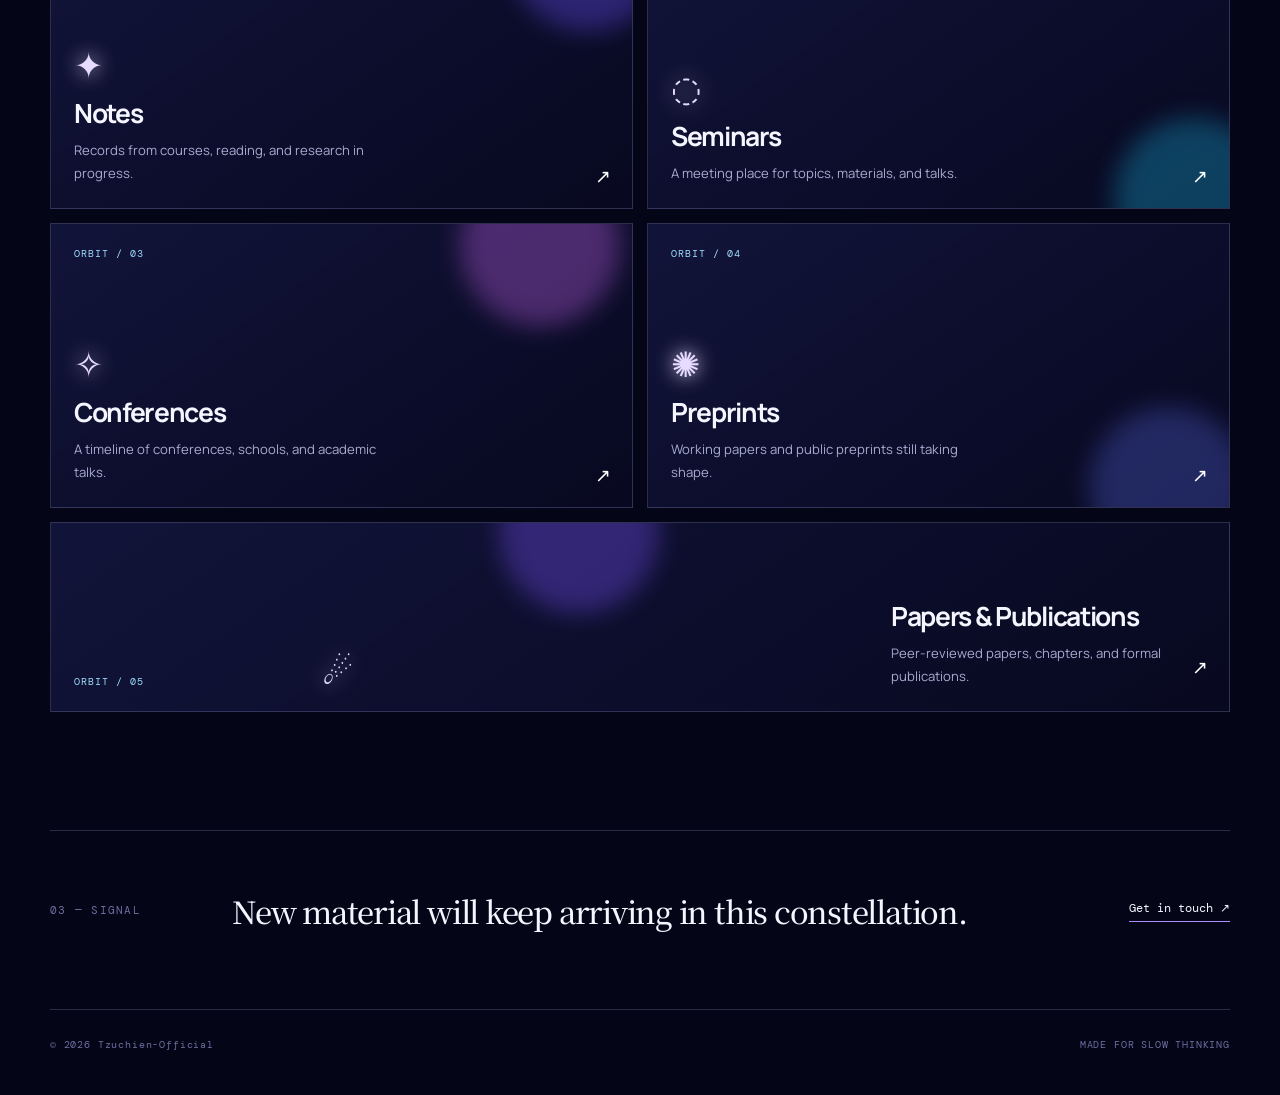
==== commit a1162650: "Update index.html" ====
--- a/index.html
+++ b/index.html
@@ -25,17 +25,17 @@
       <section class="hero" id="top">
         <div class="hero-copy">
           <p class="kicker"><span></span><span data-i18n="kicker">TZUCHIEN-OFFICIAL · RESEARCH COSMOS</span></p>
-          <h1><span data-i18n="heroLead">在思想与星辰之间，</span><strong>Tzuchien.</strong></h1>
-          <p class="hero-intro" data-i18n="heroIntro">这里记录我的学习轨迹、研究笔记与学术活动；每一份材料，都是一枚正在被命名的星体。</p>
+          <h1><span data-i18n="heroLead">在思想与星辰之间,</span><strong>Tzuchien.</strong></h1>
+          <p class="hero-intro" data-i18n="heroIntro">这里记录我的学习轨迹, 研究笔记与学术活动; 每一份材料, 都是一枚正在被命名的星体.</p>
           <div class="hero-actions">
             <a class="button primary" href="#archive"><span data-i18n="explore">探索研究星图</span><b>↓</b></a>
             <a class="button secondary" href="https://github.com/zijianl256-coder" target="_blank" rel="noreferrer"><span data-i18n="githubButton">访问 GitHub</span><b>↗</b></a>
           </div>
         </div>
-        <div class="orbital-stage" aria-hidden="true">
-          <div class="saturn">
-            <div class="saturn-ring ring-back"></div><div class="saturn-body"></div>
-            <div class="saturn-ring ring-front"></div>
+        <div class="orbital-stage">
+          <div class="avatar-stage">
+            <div class="avatar-aura"></div>
+            <div class="avatar-frame"><img src="assets/avatar.png" alt="Tzuchien-Official avatar" /></div>
           </div>
           <p>01 / PERSONAL ARCHIVE</p>
         </div>
@@ -43,34 +43,34 @@
 
       <section class="about" id="about">
         <p class="section-id">01 — MISSION</p>
-        <div><p class="kicker"><span></span><span data-i18n="aboutKicker">ABOUT THIS SPACE</span></p><h2 data-i18n="aboutTitle">把学习、写作与相遇，收进同一片星空。</h2></div>
-        <p class="about-text" data-i18n="aboutText">这是 Tzuchien-Official 的个人研究档案。这里将持续整理笔记、讨论班、会议、预印本与出版物，并为每一段探索留下可回溯的轨迹。</p>
+        <div><p class="kicker"><span></span><span data-i18n="aboutKicker">ABOUT THIS SPACE</span></p><h2 data-i18n="aboutTitle">把学习, 写作与相遇, 收进同一片星空.</h2></div>
+        <p class="about-text" data-i18n="aboutText">这是 Tzuchien-Official 的个人研究档案. 这里将持续整理笔记, 讨论班, 会议, 预印本与出版物, 并为每一段探索留下可回溯的轨迹.</p>
       </section>
 
       <section class="archive" id="archive">
-        <div class="archive-heading"><p class="section-id">02 — ARCHIVE</p><div><p class="kicker"><span></span><span data-i18n="archiveKicker">RESEARCH CONSTELLATION</span></p><h2 data-i18n="archiveTitle">选择一颗星，进入一段研究。</h2></div><p data-i18n="archiveIntro">五个入口对应不同的学术轨道；点击后可浏览和持续补充你的资料。</p></div>
+        <div class="archive-heading"><p class="section-id">02 — ARCHIVE</p><div><p class="kicker"><span></span><span data-i18n="archiveKicker">RESEARCH CONSTELLATION</span></p><h2 data-i18n="archiveTitle">选择一颗星, 进入一段研究.</h2></div><p data-i18n="archiveIntro">五个入口对应不同的学术轨道; 点击后可浏览和持续补充你的资料.</p></div>
         <div class="galaxy-grid">
-          <a class="galaxy-card notes" href="notes/"><span class="orb-code">ORBIT / 01</span><div class="orb-icon">✦</div><h3 data-i18n="notesTitle">笔记</h3><p data-i18n="notesText">课程、阅读与研究过程中的记录。</p><span class="card-arrow">↗</span></a>
-          <a class="galaxy-card seminars" href="seminars/"><span class="orb-code">ORBIT / 02</span><div class="orb-icon">◌</div><h3 data-i18n="seminarsTitle">讨论班</h3><p data-i18n="seminarsText">主题、资料与报告的相遇之地。</p><span class="card-arrow">↗</span></a>
-          <a class="galaxy-card conferences" href="conferences/"><span class="orb-code">ORBIT / 03</span><div class="orb-icon">✧</div><h3 data-i18n="conferencesTitle">会议</h3><p data-i18n="conferencesText">会议、暑期学校与学术报告的时间线。</p><span class="card-arrow">↗</span></a>
-          <a class="galaxy-card preprints" href="preprints/"><span class="orb-code">ORBIT / 04</span><div class="orb-icon">✺</div><h3 data-i18n="preprintsTitle">预印本</h3><p data-i18n="preprintsText">正在生长的工作论文与公开预印本。</p><span class="card-arrow">↗</span></a>
-          <a class="galaxy-card publications" href="publications/"><span class="orb-code">ORBIT / 05</span><div class="orb-icon">☄</div><div><h3 data-i18n="publicationsTitle">论文与出版物</h3><p data-i18n="publicationsText">同行评审论文、书章与正式出版物。</p></div><span class="card-arrow">↗</span></a>
+          <a class="galaxy-card notes" href="notes/"><span class="orb-code">ORBIT / 01</span><div class="orb-icon">✦</div><h3 data-i18n="notesTitle">笔记</h3><p data-i18n="notesText">课程, 阅读与研究过程中的记录.</p><span class="card-arrow">↗</span></a>
+          <a class="galaxy-card seminars" href="seminars/"><span class="orb-code">ORBIT / 02</span><div class="orb-icon">◌</div><h3 data-i18n="seminarsTitle">讨论班</h3><p data-i18n="seminarsText">主题, 资料与报告的相遇之地.</p><span class="card-arrow">↗</span></a>
+          <a class="galaxy-card conferences" href="conferences/"><span class="orb-code">ORBIT / 03</span><div class="orb-icon">✧</div><h3 data-i18n="conferencesTitle">会议</h3><p data-i18n="conferencesText">会议, 暑期学校与学术报告的时间线.</p><span class="card-arrow">↗</span></a>
+          <a class="galaxy-card preprints" href="preprints/"><span class="orb-code">ORBIT / 04</span><div class="orb-icon">✺</div><h3 data-i18n="preprintsTitle">预印本</h3><p data-i18n="preprintsText">正在生长的工作论文与公开预印本.</p><span class="card-arrow">↗</span></a>
+          <a class="galaxy-card publications" href="publications/"><span class="orb-code">ORBIT / 05</span><div class="orb-icon">☄</div><div><h3 data-i18n="publicationsTitle">论文与出版物</h3><p data-i18n="publicationsText">同行评审论文, 书章与正式出版物.</p></div><span class="card-arrow">↗</span></a>
         </div>
       </section>
 
-      <section class="signal"><p class="section-id">03 — SIGNAL</p><p data-i18n="signalText">新的材料会持续抵达这片星图。</p><a href="mailto:your-email@example.com" data-i18n="contact">联系我 ↗</a></section>
+      <section class="signal"><p class="section-id">03 — SIGNAL</p><p data-i18n="signalText">新的材料会持续抵达这片星图.</p><a href="mailto:your-email@example.com" data-i18n="contact">联系我 ↗</a></section>
     </main>
     <footer><span>© 2026 Tzuchien-Official</span><span>MADE FOR SLOW THINKING</span></footer>
 
     <script>
       const text = {
         zh: {
-          navArchive: '研究档案', navAbout: '关于我', kicker: 'TZUCHIEN-OFFICIAL · 个人研究星图', heroLead: '在思想与星辰之间，',
-          heroIntro: '这里记录我的学习轨迹、研究笔记与学术活动；每一份材料，都是一枚正在被命名的星体。', explore: '探索研究星图', githubButton: '访问 GitHub',
-          aboutKicker: '关于这片空间', aboutTitle: '把学习、写作与相遇，收进同一片星空。', aboutText: '这是 Tzuchien-Official 的个人研究档案。这里将持续整理笔记、讨论班、会议、预印本与出版物，并为每一段探索留下可回溯的轨迹。',
-          archiveKicker: '研究星座', archiveTitle: '选择一颗星，进入一段研究。', archiveIntro: '五个入口对应不同的学术轨道；点击后可浏览和持续补充你的资料。',
-          notesTitle: '笔记', notesText: '课程、阅读与研究过程中的记录。', seminarsTitle: '讨论班', seminarsText: '主题、资料与报告的相遇之地。', conferencesTitle: '会议', conferencesText: '会议、暑期学校与学术报告的时间线。', preprintsTitle: '预印本', preprintsText: '正在生长的工作论文与公开预印本。', publicationsTitle: '论文与出版物', publicationsText: '同行评审论文、书章与正式出版物。',
-          signalText: '新的材料会持续抵达这片星图。', contact: '联系我 ↗', title: 'Tzuchien-Official | 个人研究星图', description: 'Tzuchien-Official 的个人研究主页'
+          navArchive: '研究档案', navAbout: '关于我', kicker: 'TZUCHIEN-OFFICIAL · 个人研究星图', heroLead: '在思想与星辰之间,',
+          heroIntro: '这里记录我的学习轨迹, 研究笔记与学术活动; 每一份材料, 都是一枚正在被命名的星体.', explore: '探索研究星图', githubButton: '访问 GitHub',
+          aboutKicker: '关于这片空间', aboutTitle: '把学习, 写作与相遇, 收进同一片星空.', aboutText: '这是 Tzuchien-Official 的个人研究档案. 这里将持续整理笔记, 讨论班, 会议, 预印本与出版物, 并为每一段探索留下可回溯的轨迹.',
+          archiveKicker: '研究星座', archiveTitle: '选择一颗星, 进入一段研究.', archiveIntro: '五个入口对应不同的学术轨道; 点击后可浏览和持续补充你的资料.',
+          notesTitle: '笔记', notesText: '课程, 阅读与研究过程中的记录.', seminarsTitle: '讨论班', seminarsText: '主题, 资料与报告的相遇之地.', conferencesTitle: '会议', conferencesText: '会议, 暑期学校与学术报告的时间线.', preprintsTitle: '预印本', preprintsText: '正在生长的工作论文与公开预印本.', publicationsTitle: '论文与出版物', publicationsText: '同行评审论文, 书章与正式出版物.',
+          signalText: '新的材料会持续抵达这片星图.', contact: '联系我 ↗', title: 'Tzuchien-Official | 个人研究星图', description: 'Tzuchien-Official 的个人研究主页'
         },
         en: {
           navArchive: 'Archive', navAbout: 'About', kicker: 'TZUCHIEN-OFFICIAL · RESEARCH COSMOS', heroLead: 'Between ideas and stars,',
--- a/style.css
+++ b/style.css
@@ -17,10 +17,10 @@
 .hero-copy { position: relative; z-index: 2; }.kicker { display: flex; align-items: center; gap: 9px; margin: 0 0 22px; color: var(--cyan); font: 500 .68rem "DM Mono", monospace; letter-spacing: .12em; }.kicker > span:first-child { width: 24px; height: 1px; background: var(--cyan); }
 h1 { max-width: 720px; margin: 0; font-size: clamp(3.5rem, 7.2vw, 7.6rem); font-weight: 700; letter-spacing: -.075em; line-height: .98; } h1 span { display: block; max-width: 7.2em; } h1 strong { display: block; margin-top: 9px; color: #fff; font-family: "Noto Serif SC", Georgia, serif; font-weight: 600; font-style: italic; text-shadow: 0 0 28px rgba(190, 157, 255, .45); }
 .hero-intro { max-width: 470px; margin: 31px 0; color: var(--muted); font-size: .98rem; line-height: 2; }.hero-actions { display: flex; flex-wrap: wrap; gap: 12px; }.button { display: inline-flex; align-items: center; justify-content: space-between; gap: 28px; min-width: 167px; padding: 14px 16px; border: 1px solid var(--line); color: var(--text); font-size: .8rem; font-weight: 700; text-decoration: none; transition: transform .22s ease, border-color .22s ease, background .22s ease; }.button:hover { transform: translateY(-3px); border-color: var(--lavender); }.button.primary { border-color: transparent; background: linear-gradient(100deg, #7455ea, #a474ff); box-shadow: 0 10px 30px rgba(105, 74, 255, .3); }.button.secondary { background: rgba(255,255,255,.03); }
-.orbital-stage { position: relative; height: 500px; }.saturn { position: absolute; top: 48px; right: 8px; width: min(39vw, 470px); aspect-ratio: 1; animation: float 10s ease-in-out infinite; }.saturn-body { position: absolute; z-index: 3; top: 16%; left: 16%; width: 68%; aspect-ratio: 1; overflow: hidden; border-radius: 50%; background: radial-gradient(circle at 31% 26%, #fff6db 0 2%, rgba(255,238,194,.88) 8%, transparent 22%), radial-gradient(circle at 39% 33%, #eed5a7 0%, #b87f79 46%, #65406a 72%, #160f2e 100%); box-shadow: inset -36px -27px 42px rgba(21,8,34,.76), inset 18px 12px 28px rgba(255,244,215,.45), 0 0 52px rgba(198,135,255,.28); }.saturn-body::before { position: absolute; inset: 0; content: ""; opacity: .44; background: repeating-linear-gradient(172deg, transparent 0 10%, rgba(105,56,93,.46) 11% 13%, rgba(255,222,177,.16) 14% 17%, transparent 18% 23%); mix-blend-mode: multiply; }.saturn-body::after { position: absolute; top: 0; right: -7%; width: 69%; height: 105%; border-radius: 50%; content: ""; background: linear-gradient(90deg, transparent 0%, rgba(10,5,23,.05) 33%, rgba(9,4,23,.78) 100%); }.saturn-ring { position: absolute; left: -10%; width: 120%; height: 35%; border-radius: 50%; background: repeating-linear-gradient(90deg, rgba(255,235,199,.1) 0 2%, rgba(246,209,163,.78) 3% 6%, rgba(135,85,120,.6) 7% 9%, rgba(255,233,193,.72) 10% 12%, rgba(50,30,68,.28) 13% 16%); filter: drop-shadow(0 0 5px rgba(255,218,170,.42)); -webkit-mask: radial-gradient(ellipse at center, transparent 0 37%, #000 40% 54%, transparent 57%); mask: radial-gradient(ellipse at center, transparent 0 37%, #000 40% 54%, transparent 57%); transform: rotate(-19deg); }.ring-back { z-index: 1; top: 33%; opacity: .84; }.ring-front { z-index: 5; top: 33%; clip-path: inset(47% 0 0 0); }.orbital-stage p { position: absolute; right: 12px; bottom: 11px; color: var(--muted); font: .63rem "DM Mono", monospace; letter-spacing: .09em; }
+.orbital-stage { position: relative; height: 500px; }.avatar-stage { position: absolute; top: 42px; right: 10px; width: min(37vw, 440px); aspect-ratio: 1; animation: float 10s ease-in-out infinite; }.avatar-aura { position: absolute; inset: -10%; border-radius: 50%; background: radial-gradient(circle, rgba(224,240,255,.2) 0%, rgba(166,122,255,.12) 38%, transparent 70%); filter: blur(18px); }.avatar-aura::before, .avatar-aura::after { position: absolute; border: 1px solid rgba(200,220,255,.22); border-radius: 50%; content: ""; }.avatar-aura::before { inset: 5%; transform: rotate(-20deg) scaleY(.77); }.avatar-aura::after { inset: -2%; border-color: rgba(191,150,255,.16); transform: rotate(22deg) scaleY(.82); }.avatar-frame { position: absolute; inset: 9%; overflow: hidden; border: 1px solid rgba(239,246,255,.75); border-radius: 50%; box-shadow: 0 0 0 8px rgba(176,152,255,.1), 0 0 54px 12px rgba(166,130,255,.26), inset 0 0 24px rgba(255,255,255,.28); }.avatar-frame::after { position: absolute; inset: 0; content: ""; background: linear-gradient(145deg, rgba(231,222,255,.08), transparent 40%, rgba(38,13,72,.28)); pointer-events: none; }.avatar-frame img { width: 100%; height: 100%; object-fit: cover; object-position: 50% 34%; filter: saturate(.9) contrast(1.03) brightness(.9); }.orbital-stage p { position: absolute; right: 12px; bottom: 11px; color: var(--muted); font: .63rem "DM Mono", monospace; letter-spacing: .09em; }
 .section-id { margin: 0; color: #716da0; font: .66rem "DM Mono", monospace; letter-spacing: .12em; }.about { display: grid; grid-template-columns: 130px 1fr .85fr; gap: 52px; padding: 125px 0; border-top: 1px solid var(--line); }.about .kicker { margin-bottom: 16px; }.about h2, .archive h2 { margin: 0; font-size: clamp(2rem, 3.4vw, 3.65rem); line-height: 1.18; letter-spacing: -.06em; }.about-text, .archive-heading > p:last-child { align-self: end; margin: 0; color: var(--muted); font-size: .92rem; line-height: 2; }
 .archive { padding: 44px 0 118px; border-top: 1px solid var(--line); }.archive-heading { display: grid; grid-template-columns: 130px 1fr .7fr; gap: 52px; align-items: end; margin: 70px 0 42px; }.archive-heading .kicker { margin-bottom: 17px; }
 .galaxy-grid { display: grid; grid-template-columns: repeat(12, 1fr); gap: 14px; }.galaxy-card { position: relative; display: flex; flex-direction: column; min-height: 285px; padding: 23px; overflow: hidden; border: 1px solid var(--line); color: var(--text); background: linear-gradient(145deg, rgba(26,29,78,.63), rgba(9,10,35,.74)); text-decoration: none; transition: transform .3s ease, border-color .3s ease, box-shadow .3s ease; }.galaxy-card::before { position: absolute; width: 160px; aspect-ratio: 1; border-radius: 50%; content: ""; opacity: .34; filter: blur(12px); transition: transform .55s ease; }.galaxy-card:hover { z-index: 1; border-color: rgba(202,187,255,.8); box-shadow: 0 22px 45px rgba(0,0,0,.26); transform: translateY(-8px); }.galaxy-card:hover::before { transform: scale(1.35) translate(14px, -12px); }.notes, .seminars, .conferences, .preprints { grid-column: span 6; }.publications { display: grid; grid-column: span 12; grid-template-columns: 1fr 2.3fr auto; align-items: end; min-height: 190px; }.notes::before { top: -54px; right: -36px; background: #7150ff; }.seminars::before { right: -45px; bottom: -70px; background: #19a9d5; }.conferences::before { top: -58px; right: 12px; background: #c761ed; }.preprints::before { bottom: -60px; right: -20px; background: #5561d7; }.publications::before { top: -70px; left: 38%; background: #7c51fa; }.orb-code { position: relative; color: var(--cyan); font: .62rem "DM Mono", monospace; letter-spacing: .1em; }.orb-icon { position: relative; margin: auto 0 13px; color: #e7dcff; font-size: 2.2rem; line-height: 1; text-shadow: 0 0 20px currentColor; }.galaxy-card h3 { position: relative; margin: 0 0 8px; font-size: 1.65rem; letter-spacing: -.05em; }.galaxy-card p { position: relative; max-width: 315px; margin: 0; color: var(--muted); font-size: .82rem; line-height: 1.75; }.card-arrow { position: absolute; right: 21px; bottom: 19px; color: #fff; font-size: 1.18rem; }.publications .orb-icon { margin: 0; }.publications .card-arrow { bottom: 31px; }
 .signal { display: grid; grid-template-columns: 130px 1fr auto; gap: 52px; align-items: center; padding: 58px 0 76px; border-top: 1px solid var(--line); }.signal > p:nth-child(2) { margin: 0; font: 500 clamp(1.35rem, 2.4vw, 2.15rem) "Noto Serif SC", serif; letter-spacing: -.04em; }.signal a { padding-bottom: 5px; border-bottom: 1px solid var(--lavender); color: var(--text); font: .78rem "DM Mono", monospace; text-decoration: none; } footer { display: flex; justify-content: space-between; padding: 28px 0 44px; border-top: 1px solid var(--line); color: #716da0; font: .65rem "DM Mono", monospace; letter-spacing: .08em; }
 @keyframes float { 50% { transform: translateY(-9px) rotate(.7deg); } } @keyframes nebula-drift { to { transform: translate3d(3%, -2%, 0) scale(1.06); } } @keyframes twinkle { 50% { opacity: calc(var(--opacity) * .38); transform: scale(.72); } }
-@media (max-width: 760px) { main, footer { width: min(100% - 34px, 1180px); }.nav-center { display: none; } nav { min-height: 72px; }.nav-actions { gap: 15px; }.hero { display: block; min-height: 790px; padding-top: 80px; }.hero h1 { font-size: clamp(3.35rem, 16vw, 5.2rem); }.orbital-stage { position: absolute; right: -38px; bottom: -12px; width: 70%; height: 400px; opacity: .88; }.saturn { top: 25px; right: -20px; width: min(76vw, 360px); }.orbital-stage p { display: none; }.about, .archive-heading, .signal { grid-template-columns: 1fr; gap: 22px; }.about { padding: 82px 0; }.archive { padding-bottom: 80px; }.archive-heading { margin: 54px 0 29px; }.galaxy-grid { grid-template-columns: 1fr; }.notes, .seminars, .conferences, .preprints, .publications { grid-column: auto; }.publications { display: flex; min-height: 260px; }.signal { padding: 44px 0 58px; }.signal a { width: fit-content; } footer { gap: 12px; flex-wrap: wrap; } }
+@media (max-width: 760px) { main, footer { width: min(100% - 34px, 1180px); }.nav-center { display: none; } nav { min-height: 72px; }.nav-actions { gap: 15px; }.hero { display: block; min-height: 790px; padding-top: 80px; }.hero h1 { font-size: clamp(3.35rem, 16vw, 5.2rem); }.orbital-stage { position: absolute; right: -38px; bottom: -12px; width: 70%; height: 400px; opacity: .88; }.avatar-stage { top: 18px; right: -20px; width: min(72vw, 350px); }.orbital-stage p { display: none; }.about, .archive-heading, .signal { grid-template-columns: 1fr; gap: 22px; }.about { padding: 82px 0; }.archive { padding-bottom: 80px; }.archive-heading { margin: 54px 0 29px; }.galaxy-grid { grid-template-columns: 1fr; }.notes, .seminars, .conferences, .preprints, .publications { grid-column: auto; }.publications { display: flex; min-height: 260px; }.signal { padding: 44px 0 58px; }.signal a { width: fit-content; } footer { gap: 12px; flex-wrap: wrap; } }
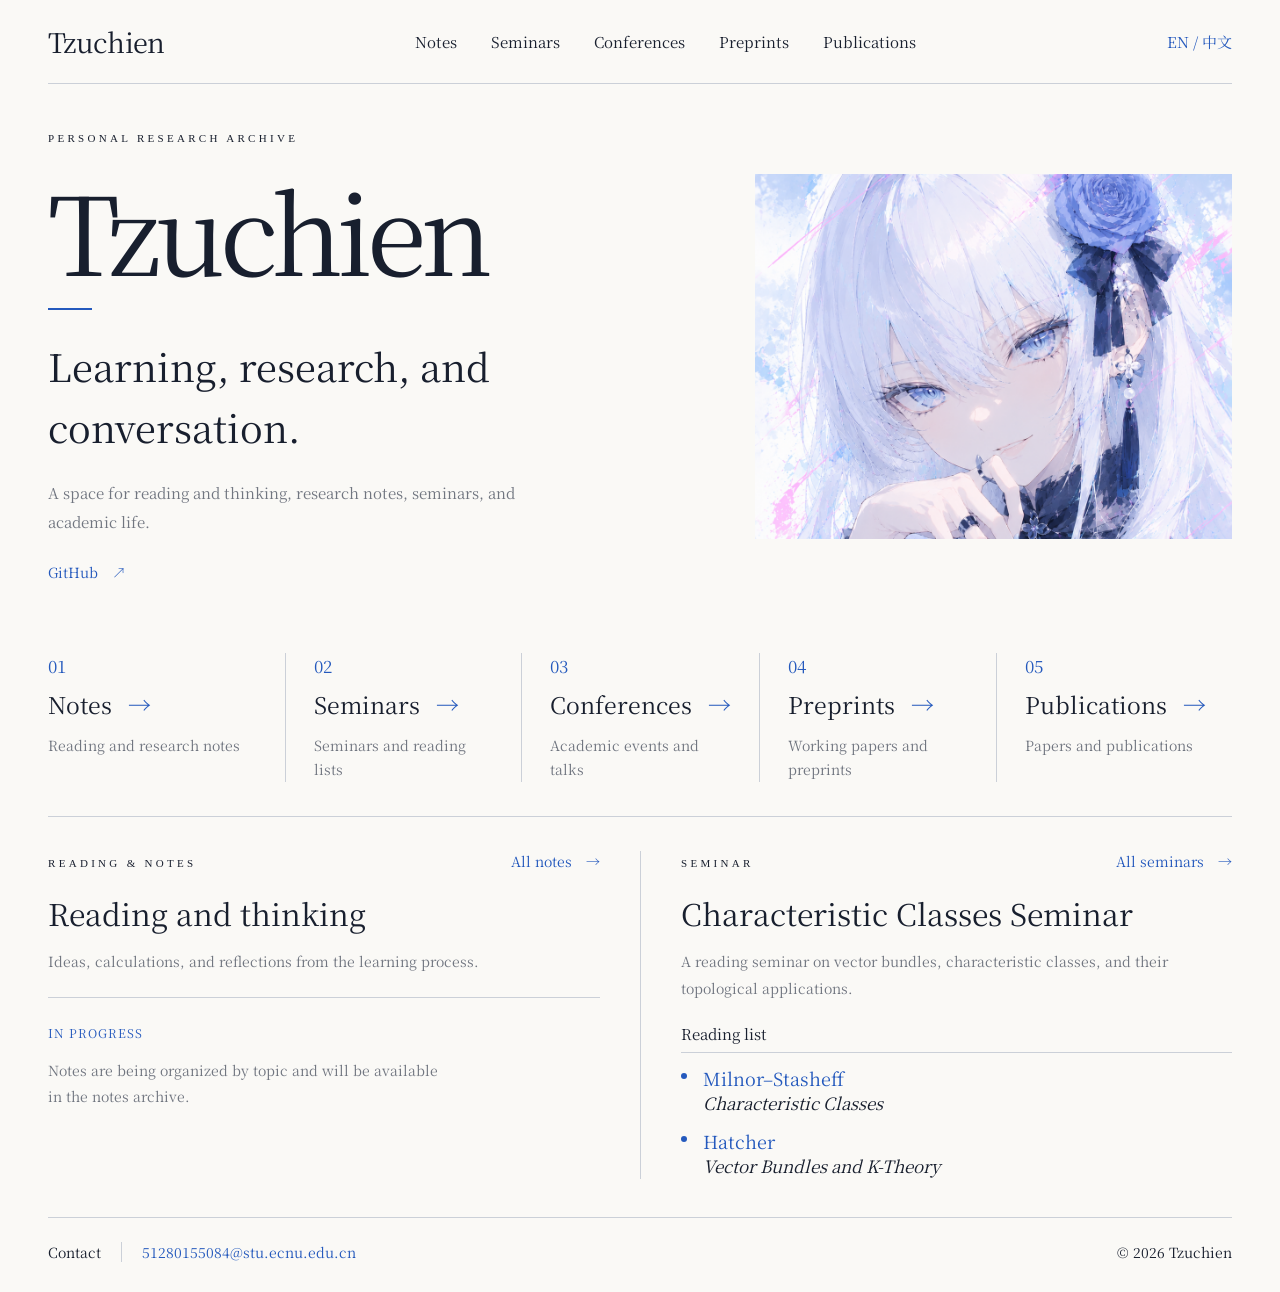
==== commit 2c29cab7: "Redesign personal homepage in light editorial style as Tzuchien" ====
--- a/index.html
+++ b/index.html
@@ -1,114 +1,60 @@
 <!doctype html>
 <html lang="zh-CN">
-  <head>
-    <meta charset="UTF-8" />
-    <meta name="viewport" content="width=device-width, initial-scale=1.0" />
-    <meta name="description" content="Tzuchien-Official 的个人研究主页" />
-    <title>Tzuchien-Official | Research Cosmos</title>
-    <link rel="stylesheet" href="style.css" />
-  </head>
-  <body>
-    <div class="starfield" aria-hidden="true"></div>
-    <main>
-      <nav aria-label="Primary navigation">
-        <a class="brand" href="#top">TZ<span>.</span></a>
-        <div class="nav-center">
-          <a href="#archive" data-i18n="navArchive">研究档案</a>
-          <a href="#about" data-i18n="navAbout">关于我</a>
-        </div>
-        <div class="nav-actions">
-          <button class="language-toggle" id="language-toggle" type="button" aria-label="Switch language">EN</button>
-          <a class="github-link" href="https://github.com/zijianl256-coder" target="_blank" rel="noreferrer">GitHub <span>↗</span></a>
-        </div>
-      </nav>
-
-      <section class="hero" id="top">
-        <div class="hero-copy">
-          <p class="kicker"><span></span><span data-i18n="kicker">TZUCHIEN-OFFICIAL · RESEARCH COSMOS</span></p>
-          <h1><span data-i18n="heroLead">在思想与星辰之间,</span><strong>Tzuchien.</strong></h1>
-          <p class="hero-intro" data-i18n="heroIntro">这里记录我的学习轨迹, 研究笔记与学术活动; 每一份材料, 都是一枚正在被命名的星体.</p>
-          <div class="hero-actions">
-            <a class="button primary" href="#archive"><span data-i18n="explore">探索研究星图</span><b>↓</b></a>
-            <a class="button secondary" href="https://github.com/zijianl256-coder" target="_blank" rel="noreferrer"><span data-i18n="githubButton">访问 GitHub</span><b>↗</b></a>
-          </div>
-        </div>
-        <div class="orbital-stage">
-          <div class="avatar-stage">
-            <div class="avatar-aura"></div>
-            <div class="avatar-frame"><img src="assets/avatar.png" alt="Tzuchien-Official avatar" /></div>
-          </div>
-          <p>01 / PERSONAL ARCHIVE</p>
-        </div>
-      </section>
-
-      <section class="about" id="about">
-        <p class="section-id">01 — MISSION</p>
-        <div><p class="kicker"><span></span><span data-i18n="aboutKicker">ABOUT THIS SPACE</span></p><h2 data-i18n="aboutTitle">把学习, 写作与相遇, 收进同一片星空.</h2></div>
-        <p class="about-text" data-i18n="aboutText">这是 Tzuchien-Official 的个人研究档案. 这里将持续整理笔记, 讨论班, 会议, 预印本与出版物, 并为每一段探索留下可回溯的轨迹.</p>
-      </section>
-
-      <section class="archive" id="archive">
-        <div class="archive-heading"><p class="section-id">02 — ARCHIVE</p><div><p class="kicker"><span></span><span data-i18n="archiveKicker">RESEARCH CONSTELLATION</span></p><h2 data-i18n="archiveTitle">选择一颗星, 进入一段研究.</h2></div><p data-i18n="archiveIntro">五个入口对应不同的学术轨道; 点击后可浏览和持续补充你的资料.</p></div>
-        <div class="galaxy-grid">
-          <a class="galaxy-card notes" href="notes/"><span class="orb-code">ORBIT / 01</span><div class="orb-icon">✦</div><h3 data-i18n="notesTitle">笔记</h3><p data-i18n="notesText">课程, 阅读与研究过程中的记录.</p><span class="card-arrow">↗</span></a>
-          <a class="galaxy-card seminars" href="seminars/"><span class="orb-code">ORBIT / 02</span><div class="orb-icon">◌</div><h3 data-i18n="seminarsTitle">讨论班</h3><p data-i18n="seminarsText">主题, 资料与报告的相遇之地.</p><span class="card-arrow">↗</span></a>
-          <a class="galaxy-card conferences" href="conferences/"><span class="orb-code">ORBIT / 03</span><div class="orb-icon">✧</div><h3 data-i18n="conferencesTitle">会议</h3><p data-i18n="conferencesText">会议, 暑期学校与学术报告的时间线.</p><span class="card-arrow">↗</span></a>
-          <a class="galaxy-card preprints" href="preprints/"><span class="orb-code">ORBIT / 04</span><div class="orb-icon">✺</div><h3 data-i18n="preprintsTitle">预印本</h3><p data-i18n="preprintsText">正在生长的工作论文与公开预印本.</p><span class="card-arrow">↗</span></a>
-          <a class="galaxy-card publications" href="publications/"><span class="orb-code">ORBIT / 05</span><div class="orb-icon">☄</div><div><h3 data-i18n="publicationsTitle">论文与出版物</h3><p data-i18n="publicationsText">同行评审论文, 书章与正式出版物.</p></div><span class="card-arrow">↗</span></a>
-        </div>
-      </section>
-
-      <section class="signal"><p class="section-id">03 — SIGNAL</p><p data-i18n="signalText">新的材料会持续抵达这片星图.</p><a href="mailto:your-email@example.com" data-i18n="contact">联系我 ↗</a></section>
-    </main>
-    <footer><span>© 2026 Tzuchien-Official</span><span>MADE FOR SLOW THINKING</span></footer>
-
-    <script>
-      const text = {
-        zh: {
-          navArchive: '研究档案', navAbout: '关于我', kicker: 'TZUCHIEN-OFFICIAL · 个人研究星图', heroLead: '在思想与星辰之间,',
-          heroIntro: '这里记录我的学习轨迹, 研究笔记与学术活动; 每一份材料, 都是一枚正在被命名的星体.', explore: '探索研究星图', githubButton: '访问 GitHub',
-          aboutKicker: '关于这片空间', aboutTitle: '把学习, 写作与相遇, 收进同一片星空.', aboutText: '这是 Tzuchien-Official 的个人研究档案. 这里将持续整理笔记, 讨论班, 会议, 预印本与出版物, 并为每一段探索留下可回溯的轨迹.',
-          archiveKicker: '研究星座', archiveTitle: '选择一颗星, 进入一段研究.', archiveIntro: '五个入口对应不同的学术轨道; 点击后可浏览和持续补充你的资料.',
-          notesTitle: '笔记', notesText: '课程, 阅读与研究过程中的记录.', seminarsTitle: '讨论班', seminarsText: '主题, 资料与报告的相遇之地.', conferencesTitle: '会议', conferencesText: '会议, 暑期学校与学术报告的时间线.', preprintsTitle: '预印本', preprintsText: '正在生长的工作论文与公开预印本.', publicationsTitle: '论文与出版物', publicationsText: '同行评审论文, 书章与正式出版物.',
-          signalText: '新的材料会持续抵达这片星图.', contact: '联系我 ↗', title: 'Tzuchien-Official | 个人研究星图', description: 'Tzuchien-Official 的个人研究主页'
-        },
-        en: {
-          navArchive: 'Archive', navAbout: 'About', kicker: 'TZUCHIEN-OFFICIAL · RESEARCH COSMOS', heroLead: 'Between ideas and stars,',
-          heroIntro: 'A living record of my learning, research notes, and academic life. Each item is a celestial body waiting to be named.', explore: 'Explore the archive', githubButton: 'Visit GitHub',
-          aboutKicker: 'ABOUT THIS SPACE', aboutTitle: 'Gathering learning, writing, and encounters under one sky.', aboutText: 'This is the personal research archive of Tzuchien-Official. It brings together notes, seminars, conferences, preprints, and publications, leaving a trace for every exploration.',
-          archiveKicker: 'RESEARCH CONSTELLATION', archiveTitle: 'Choose a star. Enter a line of inquiry.', archiveIntro: 'Each entry follows a different academic orbit. Open one to explore and keep adding your materials.',
-          notesTitle: 'Notes', notesText: 'Records from courses, reading, and research in progress.', seminarsTitle: 'Seminars', seminarsText: 'A meeting place for topics, materials, and talks.', conferencesTitle: 'Conferences', conferencesText: 'A timeline of conferences, schools, and academic talks.', preprintsTitle: 'Preprints', preprintsText: 'Working papers and public preprints still taking shape.', publicationsTitle: 'Papers & Publications', publicationsText: 'Peer-reviewed papers, chapters, and formal publications.',
-          signalText: 'New material will keep arriving in this constellation.', contact: 'Get in touch ↗', title: 'Tzuchien-Official | Research Cosmos', description: 'The personal research website of Tzuchien-Official'
-        }
-      };
-      const starfield = document.querySelector('.starfield');
-      let seed = 90917;
-      const random = () => (seed = (seed * 48271) % 2147483647) / 2147483647;
-      const bell = () => Math.sqrt(-2 * Math.log(Math.max(random(), .0001))) * Math.cos(2 * Math.PI * random());
-      const clusters = [{ x: 9, y: 70, sx: 24, sy: 14 }, { x: 63, y: 18, sx: 27, sy: 19 }, { x: 84, y: 77, sx: 18, sy: 15 }];
-      const starColors = ['#ffffff', '#dce9ff', '#9bcfff', '#d7b9ff', '#ffe1bb'];
-      for (let index = 0; index < 190; index += 1) {
-        const star = document.createElement('i');
-        const cluster = index < 125 ? clusters[index % clusters.length] : null;
-        const x = cluster ? Math.max(0, Math.min(100, cluster.x + bell() * cluster.sx)) : random() * 100;
-        const y = cluster ? Math.max(0, Math.min(100, cluster.y + bell() * cluster.sy)) : random() * 100;
-        const size = random() < .72 ? .55 + random() * 1.1 : 1.5 + random() * 2.5;
-        const color = starColors[Math.floor(Math.pow(random(), 1.7) * starColors.length)];
-        star.style.cssText = `left:${x}%;top:${y}%;width:${size}px;height:${size}px;--star:${color};--opacity:${.26 + random() * .72};--delay:-${random() * 8}s;`;
-        if (size > 2.6) star.className = 'bright-star';
-        starfield.append(star);
-      }
-
-      const toggle = document.getElementById('language-toggle');
-      function setLanguage(language) {
-        const copy = text[language]; document.documentElement.lang = language === 'zh' ? 'zh-CN' : 'en';
-        document.querySelectorAll('[data-i18n]').forEach((element) => { element.textContent = copy[element.dataset.i18n]; });
-        document.title = copy.title; document.querySelector('meta[name="description"]').content = copy.description;
-        toggle.textContent = language === 'zh' ? 'EN' : '中文'; toggle.setAttribute('aria-label', language === 'zh' ? 'Switch to English' : '切换至中文');
-        localStorage.setItem('preferred-language', language);
-      }
-      setLanguage(localStorage.getItem('preferred-language') || (navigator.language.startsWith('zh') ? 'zh' : 'en'));
-      toggle.addEventListener('click', () => setLanguage(document.documentElement.lang.startsWith('zh') ? 'en' : 'zh'));
-    </script>
-  </body>
+<head>
+<meta charset="UTF-8" /><meta name="viewport" content="width=device-width, initial-scale=1.0" />
+<meta name="description" content="Tzuchien 的个人研究主页, 记录学习笔记, 讨论班与学术活动." />
+<title>Tzuchien | 个人研究主页</title><link rel="stylesheet" href="style.css" />
+</head>
+<body data-title-zh="Tzuchien | 个人研究主页" data-title-en="Tzuchien | Personal Research Archive">
+<a class="skip-link" href="#main" data-zh="跳转到内容" data-en="Skip to content">跳转到内容</a>
+<div class="page">
+<header><nav aria-label="Primary navigation">
+<a class="brand" href="./">Tzuchien</a>
+<div class="nav-links">
+<a href="notes/" data-zh="笔记" data-en="Notes">笔记</a>
+<a href="seminars/" data-zh="讨论班" data-en="Seminars">讨论班</a>
+<a href="conferences/" data-zh="会议" data-en="Conferences">会议</a>
+<a href="preprints/" data-zh="预印本" data-en="Preprints">预印本</a>
+<a href="publications/" data-zh="论文与出版物" data-en="Publications">论文与出版物</a>
+</div>
+<button class="language-toggle" id="language-toggle" type="button" aria-label="Switch to English">中文 / EN</button>
+</nav></header>
+<main id="main">
+<section class="hero" aria-labelledby="hero-title">
+<div class="hero-copy">
+<p class="eyebrow">PERSONAL RESEARCH ARCHIVE</p>
+<h1 id="hero-title">Tzuchien</h1><div class="accent-rule"></div>
+<p class="hero-subtitle" data-zh="学习, 研究与交流." data-en="Learning, research, and conversation.">学习, 研究与交流.</p>
+<p class="hero-description" data-zh="在这里记录阅读与思考, 整理研究笔记, 分享讨论班与学术活动." data-en="A space for reading and thinking, research notes, seminars, and academic life.">在这里记录阅读与思考, 整理研究笔记, 分享讨论班与学术活动.</p>
+<a class="text-link" href="https://github.com/zijianl256-coder" target="_blank" rel="noreferrer">GitHub <span aria-hidden="true">↗</span></a>
+</div>
+<figure class="portrait"><img src="assets/avatar.png" alt="Tzuchien avatar" width="1086" height="1159" fetchpriority="high" /></figure>
+</section>
+<section class="archive" aria-label="Research archive">
+<a class="archive-link" href="notes/"><span class="number">01</span><h2><span data-zh="笔记" data-en="Notes">笔记</span><span class="arrow" aria-hidden="true">→</span></h2><p data-zh="学习笔记与知识整理" data-en="Reading and research notes">学习笔记与知识整理</p></a>
+<a class="archive-link" href="seminars/"><span class="number">02</span><h2><span data-zh="讨论班" data-en="Seminars">讨论班</span><span class="arrow" aria-hidden="true">→</span></h2><p data-zh="讨论班信息与参考资料" data-en="Seminars and reading lists">讨论班信息与参考资料</p></a>
+<a class="archive-link" href="conferences/"><span class="number">03</span><h2><span data-zh="会议" data-en="Conferences">会议</span><span class="arrow" aria-hidden="true">→</span></h2><p data-zh="学术会议与活动" data-en="Academic events and talks">学术会议与活动</p></a>
+<a class="archive-link" href="preprints/"><span class="number">04</span><h2><span data-zh="预印本" data-en="Preprints">预印本</span><span class="arrow" aria-hidden="true">→</span></h2><p data-zh="工作论文与预印本" data-en="Working papers and preprints">工作论文与预印本</p></a>
+<a class="archive-link" href="publications/"><span class="number">05</span><h2><span data-zh="论文与出版物" data-en="Publications">论文与出版物</span><span class="arrow" aria-hidden="true">→</span></h2><p data-zh="论文与正式出版物" data-en="Papers and publications">论文与正式出版物</p></a>
+</section>
+<section class="highlights">
+<article class="notes-panel">
+<div class="section-heading"><p class="eyebrow">READING &amp; NOTES</p><a class="text-link" href="notes/"><span data-zh="进入笔记" data-en="All notes">进入笔记</span> <span aria-hidden="true">→</span></a></div>
+<h2 data-zh="阅读与思考" data-en="Reading and thinking">阅读与思考</h2>
+<p class="summary" data-zh="记录学习过程中的想法, 计算与阅读摘要." data-en="Ideas, calculations, and reflections from the learning process.">记录学习过程中的想法, 计算与阅读摘要.</p>
+<div class="notes-empty"><span class="small-label" data-zh="整理中" data-en="IN PROGRESS">整理中</span><p data-zh="笔记将按主题逐步整理, 更新后可在笔记栏目中阅读." data-en="Notes are being organized by topic and will be available in the notes archive.">笔记将按主题逐步整理, 更新后可在笔记栏目中阅读.</p></div>
+</article>
+<article class="seminar-panel">
+<div class="section-heading"><p class="eyebrow">SEMINAR</p><a class="text-link" href="seminars/"><span data-zh="更多讨论班" data-en="All seminars">更多讨论班</span> <span aria-hidden="true">→</span></a></div>
+<h2><a href="seminars/" data-zh="示性类讨论班" data-en="Characteristic Classes Seminar">示性类讨论班</a></h2>
+<p class="summary" data-zh="围绕向量丛, 示性类及其拓扑应用展开的阅读讨论班." data-en="A reading seminar on vector bundles, characteristic classes, and their topological applications.">围绕向量丛, 示性类及其拓扑应用展开的阅读讨论班.</p>
+<p class="reference-label" data-zh="参考资料" data-en="Reading list">参考资料</p>
+<ul class="reading-list"><li><span>Milnor–Stasheff</span><cite>Characteristic Classes</cite></li><li><span>Hatcher</span><cite>Vector Bundles and K-Theory</cite></li></ul>
+</article>
+</section>
+</main>
+<footer><div class="contact"><span data-zh="联系我" data-en="Contact">联系我</span><span class="email">51280155084@stu.ecnu.edu.cn</span></div><span class="footer-name">© 2026 Tzuchien</span></footer>
+</div>
+<script src="content.js"></script>
+</body>
 </html>
--- a/style.css
+++ b/style.css
@@ -1,26 +1,60 @@
-@import url('https://fonts.googleapis.com/css2?family=DM+Mono:wght@400;500&family=Manrope:wght@400;500;600;700;800&family=Noto+Serif+SC:wght@500;600;700&display=swap');
-
-:root { --bg: #040618; --panel: rgba(16, 19, 59, .55); --text: #f5f5ff; --muted: #a7acd0; --line: rgba(211, 205, 255, .18); --lavender: #ae8dff; --violet: #6f4cff; --cyan: #9fddff; }
+@import url('https://fonts.googleapis.com/css2?family=Noto+Serif+SC:wght@400;500;600&display=swap');
+:root { color-scheme: light; --paper: #faf9f6; --ink: #181f2e; --muted: #717680; --blue: #2459bd; --line: #cbd0d8; --serif: Georgia, "Noto Serif SC", "Songti SC", SimSun, serif; }
 * { box-sizing: border-box; }
 html { scroll-behavior: smooth; }
-body { min-width: 320px; margin: 0; overflow-x: hidden; color: var(--text); background: var(--bg); font-family: Manrope, "Noto Sans SC", sans-serif; }
-.starfield { position: fixed; z-index: 0; inset: 0; overflow: hidden; pointer-events: none; background: radial-gradient(ellipse at 82% 14%, #2d195d 0%, rgba(20, 14, 58, .72) 20%, transparent 48%), radial-gradient(ellipse at 10% 78%, #082a52 0%, transparent 38%), #040618; }
-.starfield::before, .starfield::after { position: absolute; inset: -15%; content: ""; opacity: .6; filter: blur(24px); background: radial-gradient(ellipse at 18% 72%, rgba(37, 129, 214, .2), transparent 27%), radial-gradient(ellipse at 67% 11%, rgba(170, 79, 255, .2), transparent 24%), radial-gradient(ellipse at 86% 82%, rgba(96, 68, 255, .16), transparent 18%); animation: nebula-drift 32s ease-in-out infinite alternate; }
-.starfield::after { opacity: .25; filter: blur(42px); transform: rotate(9deg) scale(1.16); animation-duration: 52s; }
-.starfield i { position: absolute; z-index: 1; display: block; border-radius: 50%; opacity: var(--opacity); background: var(--star); box-shadow: 0 0 5px var(--star); animation: twinkle 5.5s ease-in-out var(--delay) infinite; }.starfield i.bright-star { box-shadow: 0 0 10px 2px var(--star), 0 0 24px 3px color-mix(in srgb, var(--star), transparent 55%); }
-main, footer { position: relative; z-index: 1; width: min(1180px, calc(100% - 56px)); margin: auto; }
-nav { display: flex; align-items: center; justify-content: space-between; min-height: 88px; border-bottom: 1px solid var(--line); }
-.brand { color: var(--text); font-size: 1.35rem; font-weight: 800; letter-spacing: -.08em; text-decoration: none; }.brand span { color: var(--lavender); }
-.nav-center, .nav-actions { display: flex; align-items: center; gap: 26px; }.nav-center a, .github-link { color: var(--muted); font: 500 .72rem "DM Mono", monospace; letter-spacing: .04em; text-decoration: none; transition: color .2s ease; }.nav-center a:hover, .github-link:hover { color: #fff; }.github-link span { color: var(--lavender); }
-.language-toggle { padding: 0; border: 0; color: var(--cyan); background: transparent; cursor: pointer; font: 500 .72rem "DM Mono", monospace; letter-spacing: .04em; }
-.hero { position: relative; display: grid; grid-template-columns: 1.05fr .95fr; align-items: center; min-height: 710px; padding: 80px 0 70px; }
-.hero-copy { position: relative; z-index: 2; }.kicker { display: flex; align-items: center; gap: 9px; margin: 0 0 22px; color: var(--cyan); font: 500 .68rem "DM Mono", monospace; letter-spacing: .12em; }.kicker > span:first-child { width: 24px; height: 1px; background: var(--cyan); }
-h1 { max-width: 720px; margin: 0; font-size: clamp(3.5rem, 7.2vw, 7.6rem); font-weight: 700; letter-spacing: -.075em; line-height: .98; } h1 span { display: block; max-width: 7.2em; } h1 strong { display: block; margin-top: 9px; color: #fff; font-family: "Noto Serif SC", Georgia, serif; font-weight: 600; font-style: italic; text-shadow: 0 0 28px rgba(190, 157, 255, .45); }
-.hero-intro { max-width: 470px; margin: 31px 0; color: var(--muted); font-size: .98rem; line-height: 2; }.hero-actions { display: flex; flex-wrap: wrap; gap: 12px; }.button { display: inline-flex; align-items: center; justify-content: space-between; gap: 28px; min-width: 167px; padding: 14px 16px; border: 1px solid var(--line); color: var(--text); font-size: .8rem; font-weight: 700; text-decoration: none; transition: transform .22s ease, border-color .22s ease, background .22s ease; }.button:hover { transform: translateY(-3px); border-color: var(--lavender); }.button.primary { border-color: transparent; background: linear-gradient(100deg, #7455ea, #a474ff); box-shadow: 0 10px 30px rgba(105, 74, 255, .3); }.button.secondary { background: rgba(255,255,255,.03); }
-.orbital-stage { position: relative; height: 500px; }.avatar-stage { position: absolute; top: 42px; right: 10px; width: min(37vw, 440px); aspect-ratio: 1; animation: float 10s ease-in-out infinite; }.avatar-aura { position: absolute; inset: -10%; border-radius: 50%; background: radial-gradient(circle, rgba(224,240,255,.2) 0%, rgba(166,122,255,.12) 38%, transparent 70%); filter: blur(18px); }.avatar-aura::before, .avatar-aura::after { position: absolute; border: 1px solid rgba(200,220,255,.22); border-radius: 50%; content: ""; }.avatar-aura::before { inset: 5%; transform: rotate(-20deg) scaleY(.77); }.avatar-aura::after { inset: -2%; border-color: rgba(191,150,255,.16); transform: rotate(22deg) scaleY(.82); }.avatar-frame { position: absolute; inset: 9%; overflow: hidden; border: 1px solid rgba(239,246,255,.75); border-radius: 50%; box-shadow: 0 0 0 8px rgba(176,152,255,.1), 0 0 54px 12px rgba(166,130,255,.26), inset 0 0 24px rgba(255,255,255,.28); }.avatar-frame::after { position: absolute; inset: 0; content: ""; background: linear-gradient(145deg, rgba(231,222,255,.08), transparent 40%, rgba(38,13,72,.28)); pointer-events: none; }.avatar-frame img { width: 100%; height: 100%; object-fit: cover; object-position: 50% 34%; filter: saturate(.9) contrast(1.03) brightness(.9); }.orbital-stage p { position: absolute; right: 12px; bottom: 11px; color: var(--muted); font: .63rem "DM Mono", monospace; letter-spacing: .09em; }
-.section-id { margin: 0; color: #716da0; font: .66rem "DM Mono", monospace; letter-spacing: .12em; }.about { display: grid; grid-template-columns: 130px 1fr .85fr; gap: 52px; padding: 125px 0; border-top: 1px solid var(--line); }.about .kicker { margin-bottom: 16px; }.about h2, .archive h2 { margin: 0; font-size: clamp(2rem, 3.4vw, 3.65rem); line-height: 1.18; letter-spacing: -.06em; }.about-text, .archive-heading > p:last-child { align-self: end; margin: 0; color: var(--muted); font-size: .92rem; line-height: 2; }
-.archive { padding: 44px 0 118px; border-top: 1px solid var(--line); }.archive-heading { display: grid; grid-template-columns: 130px 1fr .7fr; gap: 52px; align-items: end; margin: 70px 0 42px; }.archive-heading .kicker { margin-bottom: 17px; }
-.galaxy-grid { display: grid; grid-template-columns: repeat(12, 1fr); gap: 14px; }.galaxy-card { position: relative; display: flex; flex-direction: column; min-height: 285px; padding: 23px; overflow: hidden; border: 1px solid var(--line); color: var(--text); background: linear-gradient(145deg, rgba(26,29,78,.63), rgba(9,10,35,.74)); text-decoration: none; transition: transform .3s ease, border-color .3s ease, box-shadow .3s ease; }.galaxy-card::before { position: absolute; width: 160px; aspect-ratio: 1; border-radius: 50%; content: ""; opacity: .34; filter: blur(12px); transition: transform .55s ease; }.galaxy-card:hover { z-index: 1; border-color: rgba(202,187,255,.8); box-shadow: 0 22px 45px rgba(0,0,0,.26); transform: translateY(-8px); }.galaxy-card:hover::before { transform: scale(1.35) translate(14px, -12px); }.notes, .seminars, .conferences, .preprints { grid-column: span 6; }.publications { display: grid; grid-column: span 12; grid-template-columns: 1fr 2.3fr auto; align-items: end; min-height: 190px; }.notes::before { top: -54px; right: -36px; background: #7150ff; }.seminars::before { right: -45px; bottom: -70px; background: #19a9d5; }.conferences::before { top: -58px; right: 12px; background: #c761ed; }.preprints::before { bottom: -60px; right: -20px; background: #5561d7; }.publications::before { top: -70px; left: 38%; background: #7c51fa; }.orb-code { position: relative; color: var(--cyan); font: .62rem "DM Mono", monospace; letter-spacing: .1em; }.orb-icon { position: relative; margin: auto 0 13px; color: #e7dcff; font-size: 2.2rem; line-height: 1; text-shadow: 0 0 20px currentColor; }.galaxy-card h3 { position: relative; margin: 0 0 8px; font-size: 1.65rem; letter-spacing: -.05em; }.galaxy-card p { position: relative; max-width: 315px; margin: 0; color: var(--muted); font-size: .82rem; line-height: 1.75; }.card-arrow { position: absolute; right: 21px; bottom: 19px; color: #fff; font-size: 1.18rem; }.publications .orb-icon { margin: 0; }.publications .card-arrow { bottom: 31px; }
-.signal { display: grid; grid-template-columns: 130px 1fr auto; gap: 52px; align-items: center; padding: 58px 0 76px; border-top: 1px solid var(--line); }.signal > p:nth-child(2) { margin: 0; font: 500 clamp(1.35rem, 2.4vw, 2.15rem) "Noto Serif SC", serif; letter-spacing: -.04em; }.signal a { padding-bottom: 5px; border-bottom: 1px solid var(--lavender); color: var(--text); font: .78rem "DM Mono", monospace; text-decoration: none; } footer { display: flex; justify-content: space-between; padding: 28px 0 44px; border-top: 1px solid var(--line); color: #716da0; font: .65rem "DM Mono", monospace; letter-spacing: .08em; }
-@keyframes float { 50% { transform: translateY(-9px) rotate(.7deg); } } @keyframes nebula-drift { to { transform: translate3d(3%, -2%, 0) scale(1.06); } } @keyframes twinkle { 50% { opacity: calc(var(--opacity) * .38); transform: scale(.72); } }
-@media (max-width: 760px) { main, footer { width: min(100% - 34px, 1180px); }.nav-center { display: none; } nav { min-height: 72px; }.nav-actions { gap: 15px; }.hero { display: block; min-height: 790px; padding-top: 80px; }.hero h1 { font-size: clamp(3.35rem, 16vw, 5.2rem); }.orbital-stage { position: absolute; right: -38px; bottom: -12px; width: 70%; height: 400px; opacity: .88; }.avatar-stage { top: 18px; right: -20px; width: min(72vw, 350px); }.orbital-stage p { display: none; }.about, .archive-heading, .signal { grid-template-columns: 1fr; gap: 22px; }.about { padding: 82px 0; }.archive { padding-bottom: 80px; }.archive-heading { margin: 54px 0 29px; }.galaxy-grid { grid-template-columns: 1fr; }.notes, .seminars, .conferences, .preprints, .publications { grid-column: auto; }.publications { display: flex; min-height: 260px; }.signal { padding: 44px 0 58px; }.signal a { width: fit-content; } footer { gap: 12px; flex-wrap: wrap; } }
+body { margin: 0; color: var(--ink); background: var(--paper); font-family: var(--serif); -webkit-font-smoothing: antialiased; }
+a { color: inherit; text-decoration: none; }
+button { font: inherit; }
+a:focus-visible, button:focus-visible { outline: 2px solid var(--blue); outline-offset: 6px; }
+.page { width: min(1320px, calc(100% - 96px)); margin: auto; }
+.skip-link { position: absolute; left: 24px; top: -80px; padding: 12px; background: var(--paper); z-index: 10; }
+.skip-link:focus { top: 12px; }
+nav { min-height: 84px; display: flex; align-items: center; justify-content: space-between; gap: 32px; border-bottom: 1px solid var(--line); }
+.brand { font-size: 27px; letter-spacing: -.025em; }
+.nav-links { display: flex; align-items: center; gap: 34px; font-size: 15px; }
+.nav-links a:hover, .brand:hover { color: var(--blue); }
+.language-toggle { flex-shrink: 0; border: 0; padding: 8px 0; background: transparent; color: var(--blue); cursor: pointer; font-size: 15px; }
+.hero { display: grid; grid-template-columns: 1.35fr 1fr; align-items: center; gap: 64px; padding: 46px 0 42px; }
+.eyebrow { font-family: Georgia, serif; font-size: 11px; letter-spacing: .3em; margin: 0 0 24px; line-height: 1.5; }
+h1 { margin: 0; font-size: clamp(72px, 8.5vw, 130px); font-weight: 400; letter-spacing: -.055em; line-height: 1.08; }
+.accent-rule { width: 44px; height: 2px; background: var(--blue); margin: 20px 0 26px; }
+.hero-subtitle { font-size: clamp(25px, 3vw, 38px); margin: 0 0 20px; line-height: 1.6; }
+.hero-description { max-width: 490px; font-size: 15px; color: var(--muted); line-height: 1.95; margin: 0 0 24px; }
+.text-link { color: var(--blue); font-size: 14px; display: inline-flex; gap: 14px; align-items: center; }
+.text-link:hover { text-decoration: underline; text-underline-offset: 5px; }
+.portrait { margin: 0; height: 365px; overflow: hidden; background: #e8edfa; }
+.portrait img { display: block; width: 100%; height: 100%; object-fit: cover; object-position: 50% 37%; }
+.archive { display: grid; grid-template-columns: repeat(5, 1fr); padding: 28px 0 34px; border-bottom: 1px solid var(--line); }
+.archive-link { padding: 0 28px; border-left: 1px solid var(--line); }
+.archive-link:first-child { border-left: 0; padding-left: 0; }
+.archive-link:last-child { padding-right: 0; }
+.number { color: var(--blue); font-size: 17px; }
+.archive h2 { font-size: 23px; font-weight: 400; margin: 10px 0; line-height: 1.5; display: flex; gap: 16px; align-items: baseline; }
+.arrow { color: var(--blue); transition: transform .2s; }
+.archive-link:hover .arrow { transform: translateX(5px); }
+.archive p { margin: 0; font-size: 14px; color: var(--muted); line-height: 1.75; }
+.highlights { display: grid; grid-template-columns: 1fr 1fr; padding: 34px 0 38px; }
+.notes-panel { padding-right: 40px; }
+.seminar-panel { border-left: 1px solid var(--line); padding-left: 40px; }
+.section-heading { display: flex; justify-content: space-between; gap: 18px; align-items: baseline; margin-bottom: 20px; }
+.section-heading .eyebrow { margin: 0; }
+.highlights h2 { margin: 0 0 12px; font-weight: 400; font-size: 30px; line-height: 1.5; }
+.highlights h2 a:hover { color: var(--blue); }
+.summary { margin: 0; font-size: 14px; color: var(--muted); line-height: 1.9; }
+.notes-empty { margin-top: 22px; padding-top: 22px; border-top: 1px solid var(--line); }
+.small-label { font-size: 12px; color: var(--blue); letter-spacing: .08em; }
+.notes-empty p { font-size: 14px; color: var(--muted); line-height: 1.9; max-width: 400px; }
+.reference-label { font-size: 15px; margin: 22px 0 0; padding-bottom: 8px; border-bottom: 1px solid var(--line); }
+.reading-list { list-style: none; padding: 0; margin: 12px 0 0; }
+.reading-list li { position: relative; padding-left: 22px; margin-top: 12px; line-height: 1.45; }
+.reading-list li::before { position: absolute; left: 0; top: 8px; content: ""; width: 6px; height: 6px; border-radius: 50%; background: var(--blue); }
+.reading-list span { display: block; color: var(--blue); font-size: 18px; }
+.reading-list cite { font-size: 17px; }
+footer { border-top: 1px solid var(--line); padding: 24px 0 30px; display: flex; align-items: baseline; justify-content: space-between; gap: 24px; font-size: 14px; }
+.contact { display: flex; gap: 20px; align-items: baseline; }
+.email { color: var(--blue); padding-left: 20px; border-left: 1px solid var(--line); overflow-wrap: anywhere; }
+.footer-name { white-space: nowrap; }
+@media (min-width: 1500px) { .hero { padding-top: 56px; padding-bottom: 54px; } .portrait { height: 400px; } }
+@media (max-width: 1050px) { .page { width: calc(100% - 56px); } .nav-links { gap: 18px; font-size: 13px; } nav { gap: 18px; } .hero { gap: 32px; } .portrait { height: 320px; } .archive-link { padding: 0 16px; } .archive h2 { font-size: 20px; gap: 8px; } .notes-panel { padding-right: 26px; } .seminar-panel { padding-left: 26px; } }
+@media (max-width: 760px) { .page { width: calc(100% - 40px); } nav { flex-wrap: wrap; padding: 20px 0 16px; gap: 20px; } .brand { font-size: 24px; } .nav-links { order: 3; width: 100%; gap: 20px; overflow-x: auto; padding-bottom: 4px; white-space: nowrap; } .hero { gap: 28px; padding: 36px 0; grid-template-columns: 1fr; } h1 { font-size: clamp(62px, 14vw, 100px); } .hero-description { max-width: none; } .portrait { height: clamp(240px, 65vw, 400px); } .archive { grid-template-columns: repeat(2, 1fr); padding: 0 0 24px; row-gap: 28px; } .archive-link { padding: 0 18px; } .archive-link:nth-child(odd) { border-left: 0; padding-left: 0; } .highlights { grid-template-columns: 1fr; gap: 34px; } .notes-panel { padding-right: 0; } .seminar-panel { border-left: 0; border-top: 1px solid var(--line); padding: 30px 0 0; } .highlights h2 { font-size: 27px; } footer { flex-direction: column; gap: 18px; } .contact { gap: 12px; font-size: 13px; } .email { padding-left: 12px; } }
+@media (prefers-reduced-motion: reduce) { html { scroll-behavior: auto; } .arrow { transition: none; } }
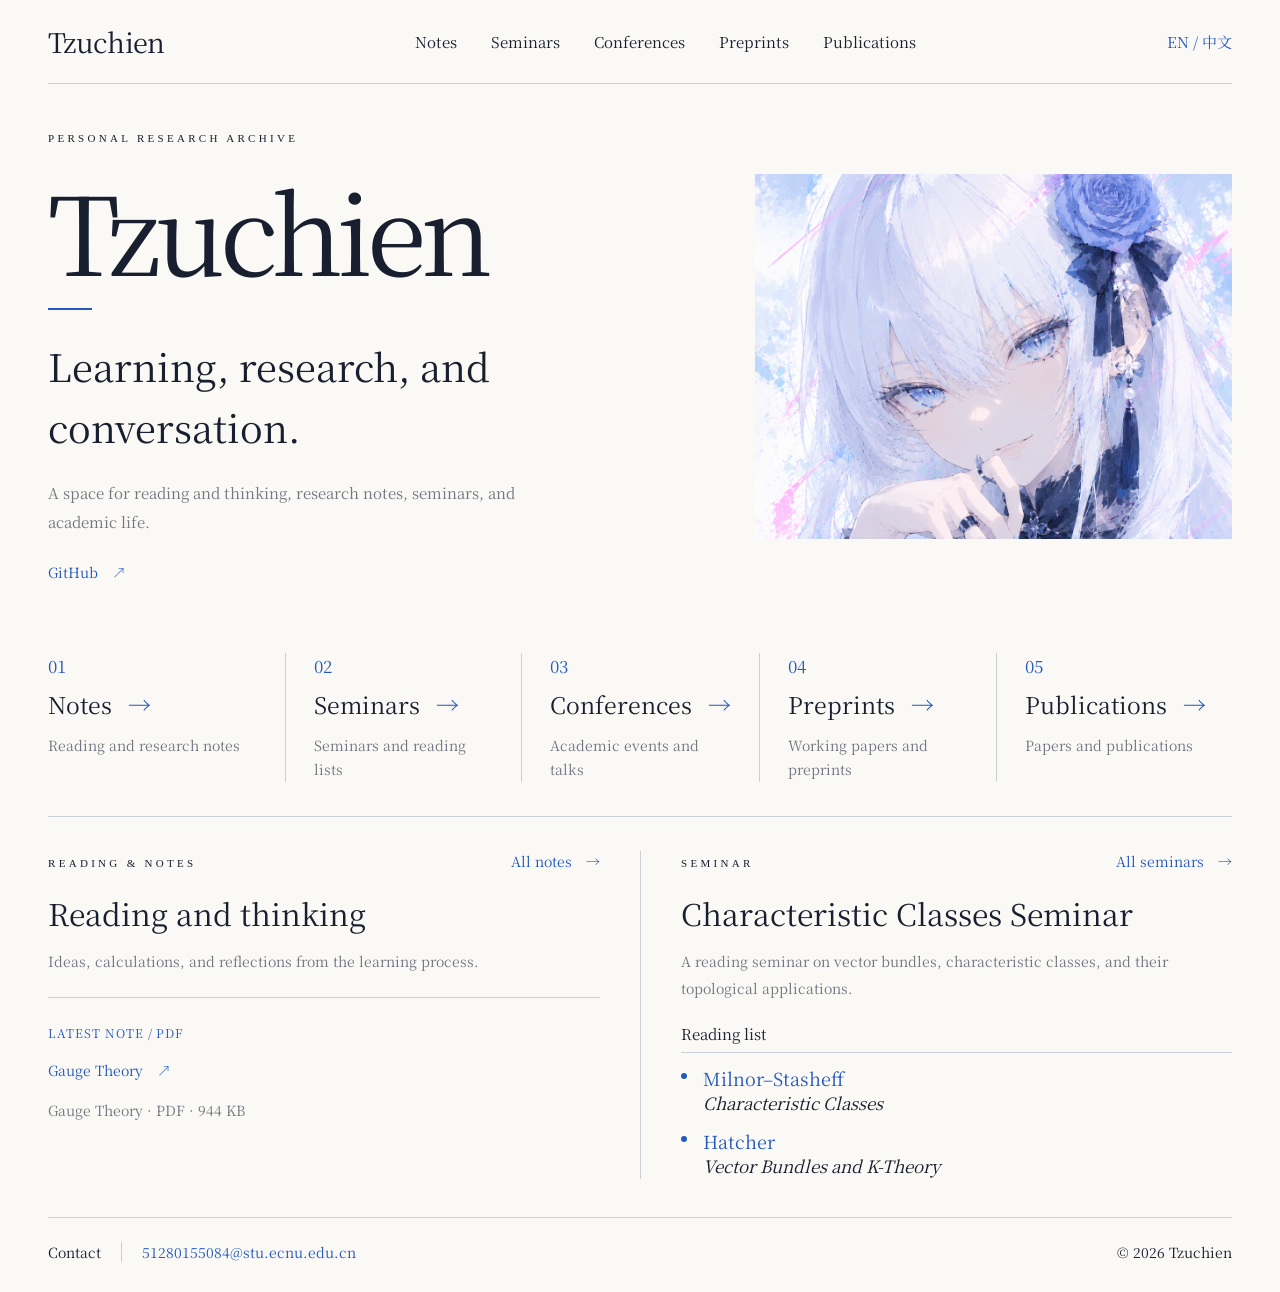
==== commit 1915019b: "Publish Gauge Theory PDF in the notes archive" ====
--- a/index.html
+++ b/index.html
@@ -42,7 +42,7 @@
 <div class="section-heading"><p class="eyebrow">READING &amp; NOTES</p><a class="text-link" href="notes/"><span data-zh="进入笔记" data-en="All notes">进入笔记</span> <span aria-hidden="true">→</span></a></div>
 <h2 data-zh="阅读与思考" data-en="Reading and thinking">阅读与思考</h2>
 <p class="summary" data-zh="记录学习过程中的想法, 计算与阅读摘要." data-en="Ideas, calculations, and reflections from the learning process.">记录学习过程中的想法, 计算与阅读摘要.</p>
-<div class="notes-empty"><span class="small-label" data-zh="整理中" data-en="IN PROGRESS">整理中</span><p data-zh="笔记将按主题逐步整理, 更新后可在笔记栏目中阅读." data-en="Notes are being organized by topic and will be available in the notes archive.">笔记将按主题逐步整理, 更新后可在笔记栏目中阅读.</p></div>
+<div class="notes-empty"><span class="small-label" data-zh="最新笔记 / PDF" data-en="LATEST NOTE / PDF">最新笔记 / PDF</span><p><a class="text-link" href="notes/gauge-theory.pdf" target="_blank" rel="noopener"><span data-zh="规范理论" data-en="Gauge Theory">规范理论</span> <span aria-hidden="true">↗</span></a></p><p>Gauge Theory · PDF · 944 KB</p></div>
 </article>
 <article class="seminar-panel">
 <div class="section-heading"><p class="eyebrow">SEMINAR</p><a class="text-link" href="seminars/"><span data-zh="更多讨论班" data-en="All seminars">更多讨论班</span> <span aria-hidden="true">→</span></a></div>
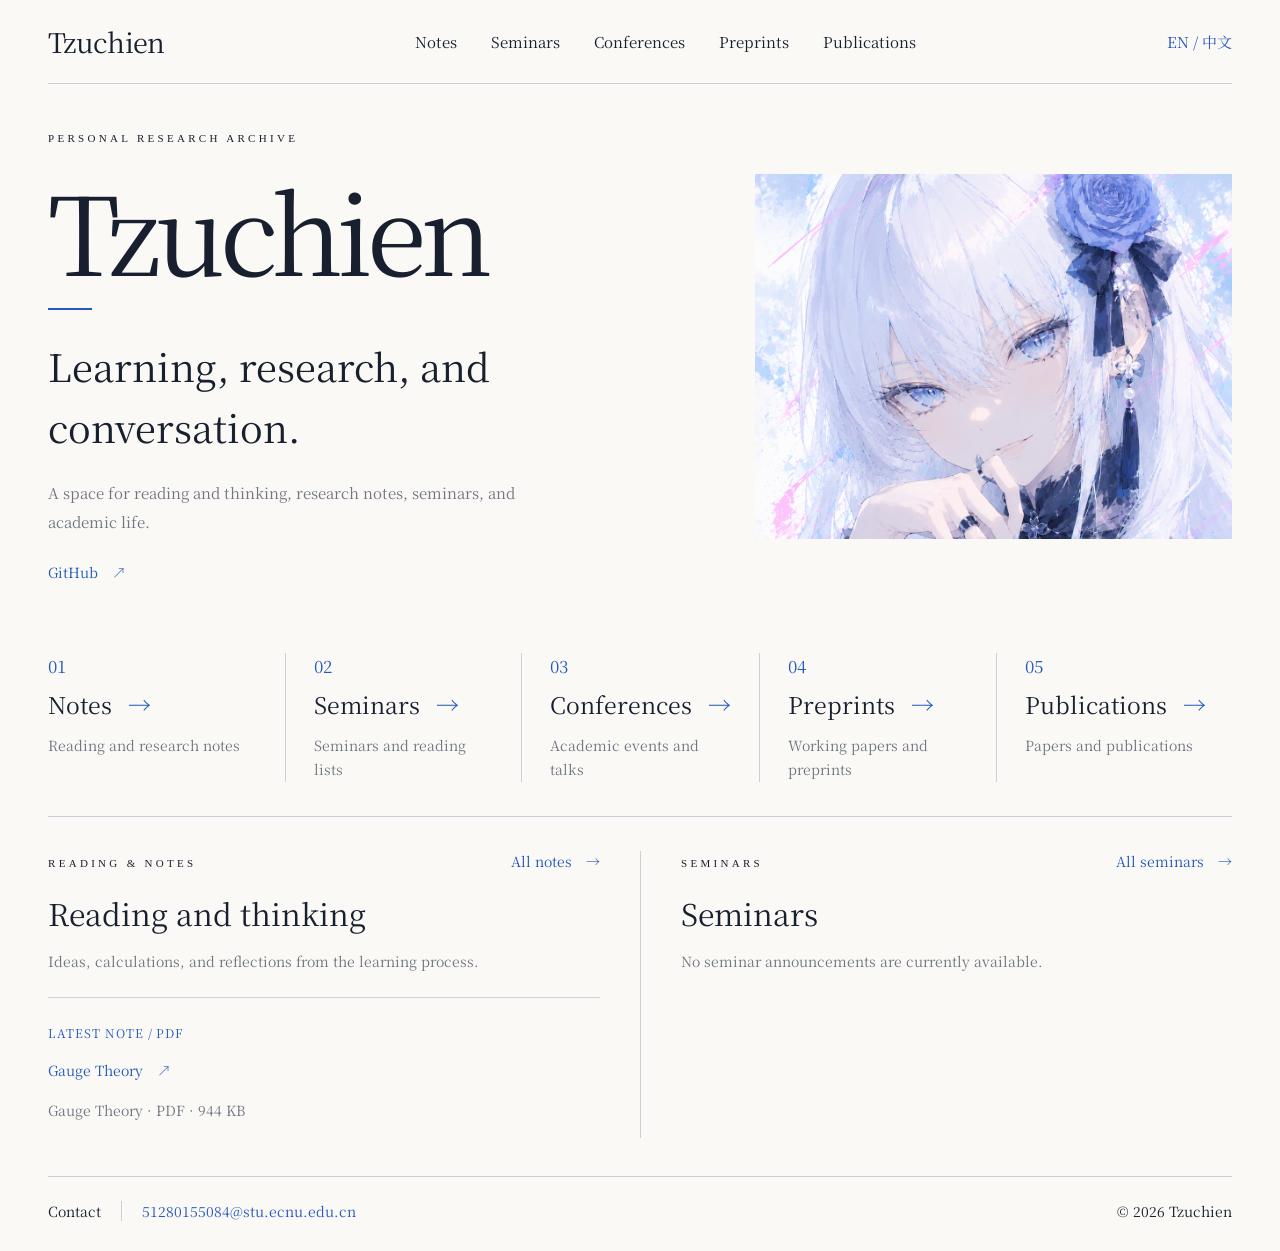
==== commit 8d713dd4: "Withdraw characteristic classes seminar announcement" ====
--- a/index.html
+++ b/index.html
@@ -45,11 +45,9 @@
 <div class="notes-empty"><span class="small-label" data-zh="最新笔记 / PDF" data-en="LATEST NOTE / PDF">最新笔记 / PDF</span><p><a class="text-link" href="notes/gauge-theory.pdf" target="_blank" rel="noopener"><span data-zh="规范理论" data-en="Gauge Theory">规范理论</span> <span aria-hidden="true">↗</span></a></p><p>Gauge Theory · PDF · 944 KB</p></div>
 </article>
 <article class="seminar-panel">
-<div class="section-heading"><p class="eyebrow">SEMINAR</p><a class="text-link" href="seminars/"><span data-zh="更多讨论班" data-en="All seminars">更多讨论班</span> <span aria-hidden="true">→</span></a></div>
-<h2><a href="seminars/" data-zh="示性类讨论班" data-en="Characteristic Classes Seminar">示性类讨论班</a></h2>
-<p class="summary" data-zh="围绕向量丛, 示性类及其拓扑应用展开的阅读讨论班." data-en="A reading seminar on vector bundles, characteristic classes, and their topological applications.">围绕向量丛, 示性类及其拓扑应用展开的阅读讨论班.</p>
-<p class="reference-label" data-zh="参考资料" data-en="Reading list">参考资料</p>
-<ul class="reading-list"><li><span>Milnor–Stasheff</span><cite>Characteristic Classes</cite></li><li><span>Hatcher</span><cite>Vector Bundles and K-Theory</cite></li></ul>
+<div class="section-heading"><p class="eyebrow">SEMINARS</p><a class="text-link" href="seminars/"><span data-zh="查看讨论班" data-en="All seminars">查看讨论班</span> <span aria-hidden="true">→</span></a></div>
+<h2 data-zh="讨论班" data-en="Seminars">讨论班</h2>
+<p class="summary" data-zh="暂无公开的讨论班信息." data-en="No seminar announcements are currently available.">暂无公开的讨论班信息.</p>
 </article>
 </section>
 </main>
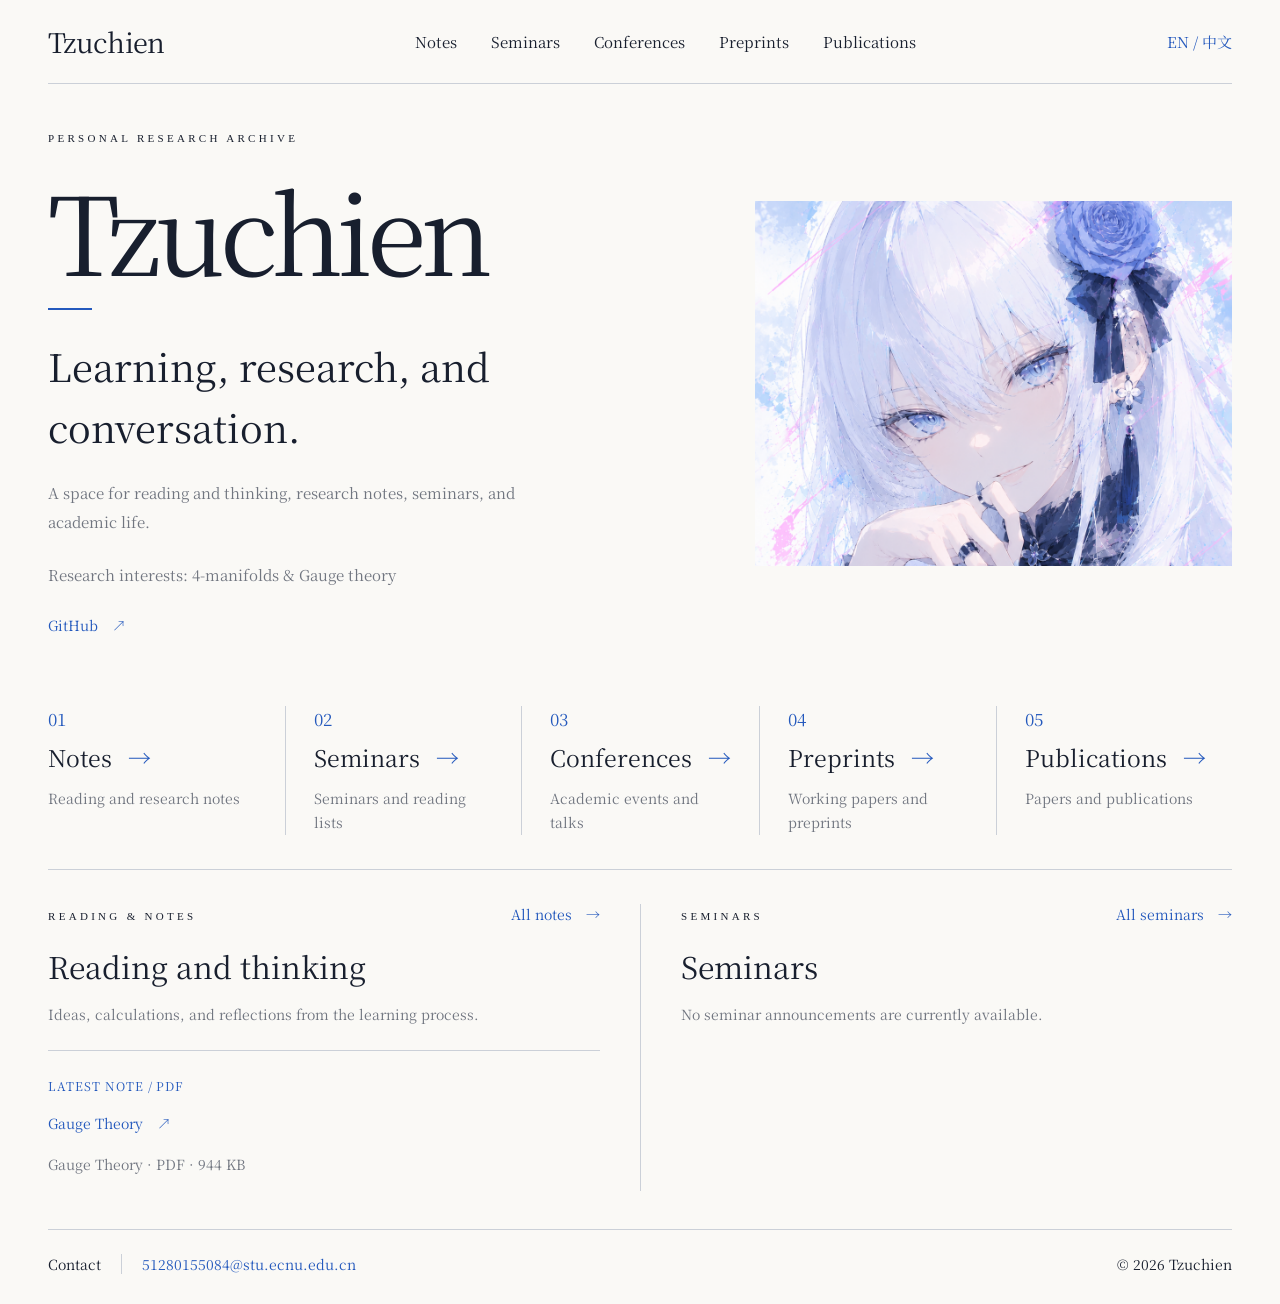
==== commit 642889a4: "Add research interests in 4-manifolds and gauge theory" ====
--- a/index.html
+++ b/index.html
@@ -26,6 +26,7 @@
 <h1 id="hero-title">Tzuchien</h1><div class="accent-rule"></div>
 <p class="hero-subtitle" data-zh="学习, 研究与交流." data-en="Learning, research, and conversation.">学习, 研究与交流.</p>
 <p class="hero-description" data-zh="在这里记录阅读与思考, 整理研究笔记, 分享讨论班与学术活动." data-en="A space for reading and thinking, research notes, seminars, and academic life.">在这里记录阅读与思考, 整理研究笔记, 分享讨论班与学术活动.</p>
+<p class="hero-description"><span data-zh="研究兴趣: " data-en="Research interests: ">研究兴趣: </span><span>4-manifolds &amp; Gauge theory</span></p>
 <a class="text-link" href="https://github.com/zijianl256-coder" target="_blank" rel="noreferrer">GitHub <span aria-hidden="true">↗</span></a>
 </div>
 <figure class="portrait"><img src="assets/avatar.png" alt="Tzuchien avatar" width="1086" height="1159" fetchpriority="high" /></figure>
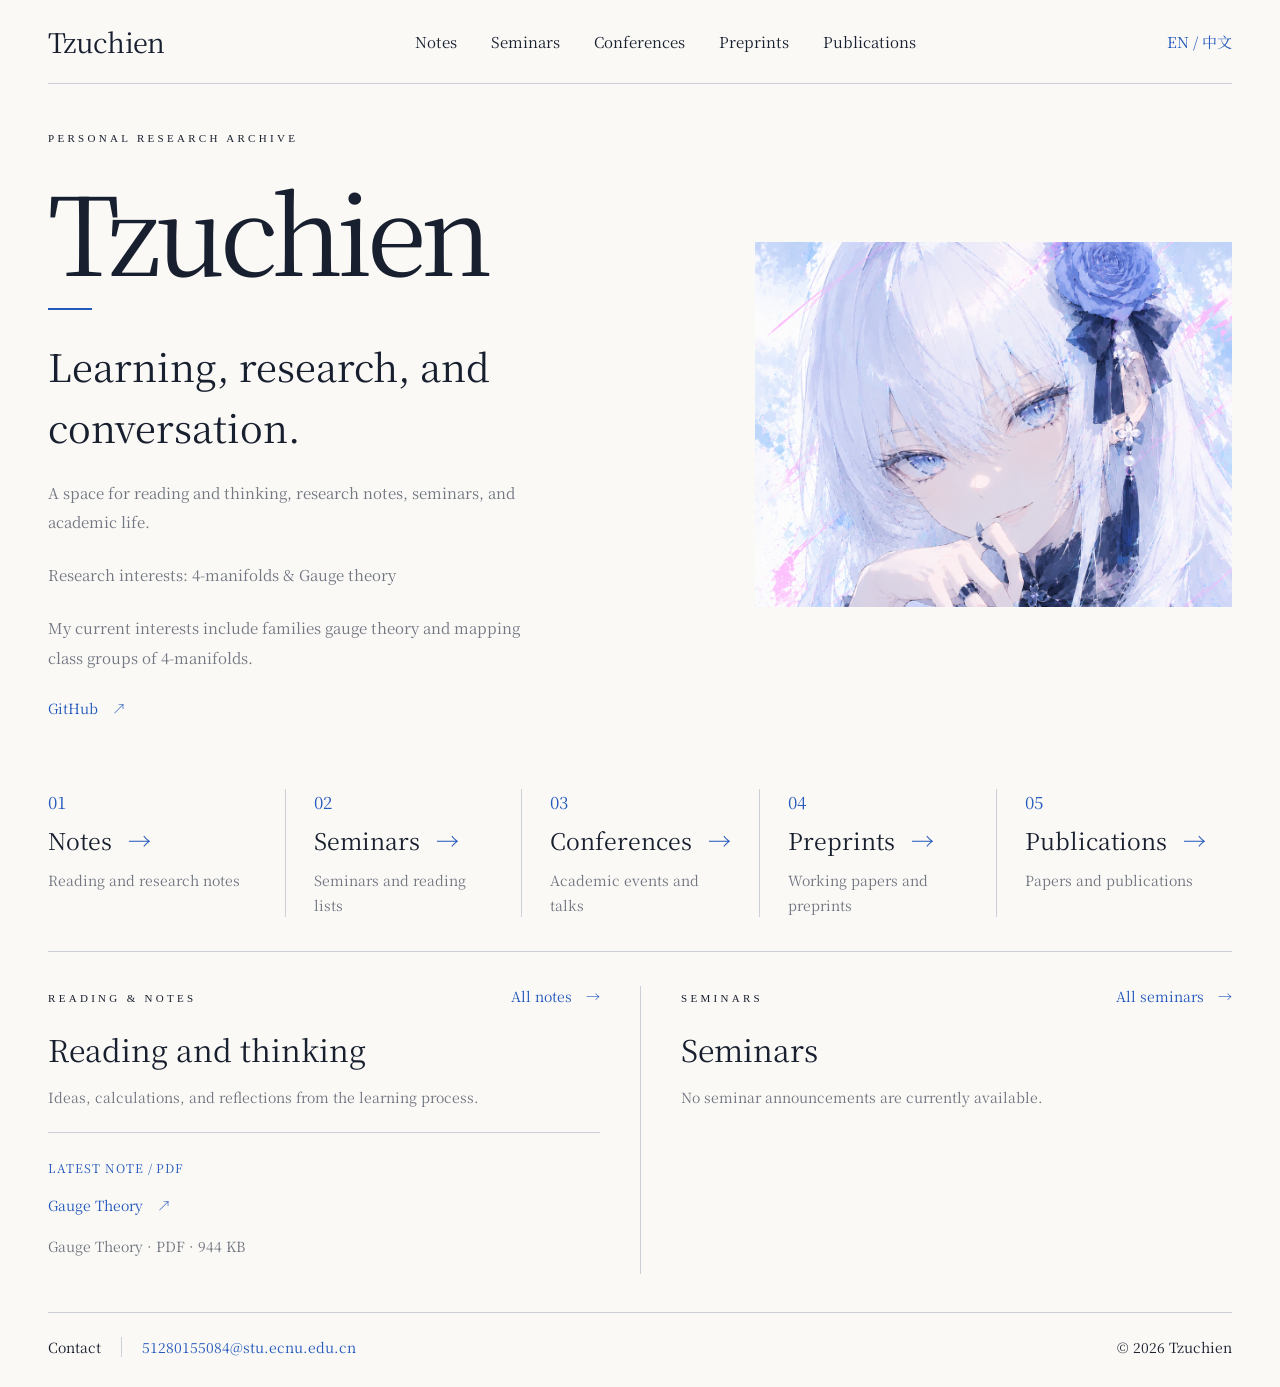
==== commit 10862fbc: "Specify interests in families gauge theory and 4-manifold mapping class groups" ====
--- a/index.html
+++ b/index.html
@@ -27,6 +27,7 @@
 <p class="hero-subtitle" data-zh="学习, 研究与交流." data-en="Learning, research, and conversation.">学习, 研究与交流.</p>
 <p class="hero-description" data-zh="在这里记录阅读与思考, 整理研究笔记, 分享讨论班与学术活动." data-en="A space for reading and thinking, research notes, seminars, and academic life.">在这里记录阅读与思考, 整理研究笔记, 分享讨论班与学术活动.</p>
 <p class="hero-description"><span data-zh="研究兴趣: " data-en="Research interests: ">研究兴趣: </span><span>4-manifolds &amp; Gauge theory</span></p>
+<p class="hero-description" data-zh="目前关注族规范理论, 以及四维流形的映射类群." data-en="My current interests include families gauge theory and mapping class groups of 4-manifolds.">目前关注族规范理论, 以及四维流形的映射类群.</p>
 <a class="text-link" href="https://github.com/zijianl256-coder" target="_blank" rel="noreferrer">GitHub <span aria-hidden="true">↗</span></a>
 </div>
 <figure class="portrait"><img src="assets/avatar.png" alt="Tzuchien avatar" width="1086" height="1159" fetchpriority="high" /></figure>
